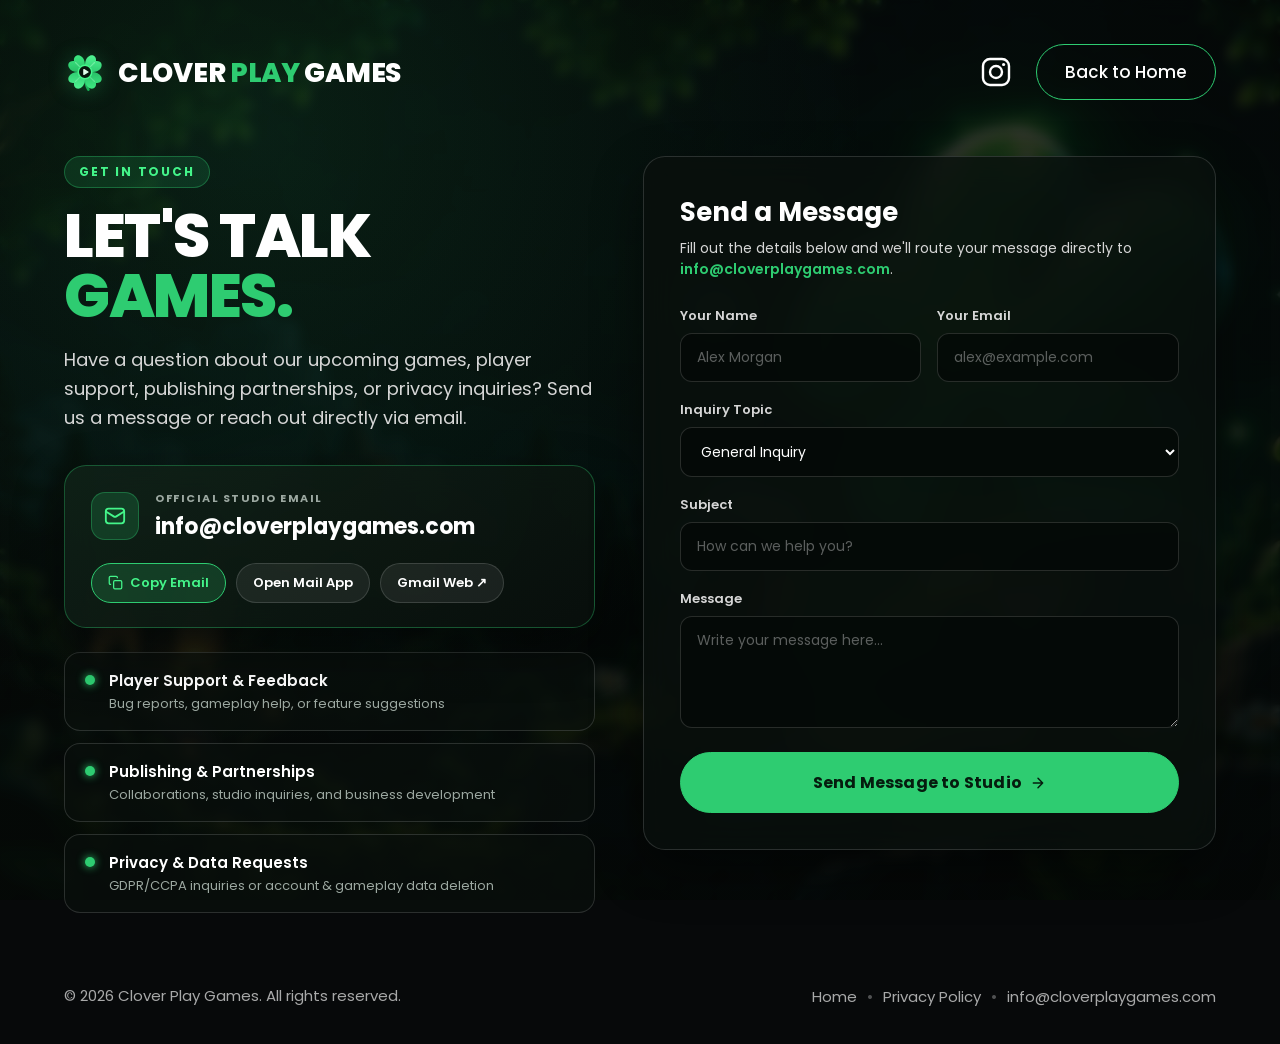
==== contact.html @ 6d460dc1 "feat: add Privacy Policy, Get in Touch page, 4-leaf clover Play logo, and info@cloverplaygames.com" ====
<!DOCTYPE html>
<html lang="en">
<head>
  <meta charset="UTF-8" />
  <meta name="viewport" content="width=device-width, initial-scale=1.0" />
  <title>Get in Touch — Clover Play Games</title>
  <meta name="description" content="Get in touch with Clover Play Games for player support, publishing partnerships, press inquiries, or privacy requests at info@cloverplaygames.com." />
  <meta name="theme-color" content="#07090a" />

  <!-- Favicon & Canonical -->
  <link rel="icon" type="image/svg+xml" href="images/favicon.svg" />
  <link rel="canonical" href="https://cloverplaygames.com/contact.html" />

  <!-- Open Graph / Social Preview -->
  <meta property="og:type" content="website" />
  <meta property="og:url" content="https://cloverplaygames.com/contact.html" />
  <meta property="og:site_name" content="Clover Play Games" />
  <meta property="og:title" content="Get in Touch — Clover Play Games" />
  <meta property="og:description" content="Connect with Clover Play Games for game support, partnerships, and inquiries." />
  <meta property="og:image" content="https://cloverplaygames.com/images/hero-desktop-1672.jpg" />

  <!-- Twitter / X Card -->
  <meta name="twitter:card" content="summary_large_image" />
  <meta name="twitter:title" content="Get in Touch — Clover Play Games" />
  <meta name="twitter:description" content="Connect with Clover Play Games for game support, partnerships, and inquiries." />
  <meta name="twitter:image" content="https://cloverplaygames.com/images/hero-desktop-1672.jpg" />

  <!-- Google Font: Poppins -->
  <link rel="preconnect" href="https://fonts.googleapis.com">
  <link rel="preconnect" href="https://fonts.gstatic.com" crossorigin>
  <link href="https://fonts.googleapis.com/css2?family=Poppins:wght@400;500;600;700;800;900&display=swap" rel="stylesheet">

  <link rel="stylesheet" href="css/styles.css" />
</head>
<body>

  <div class="page subpage">

    <!-- Background scene with readable dark scrim -->
    <div class="hero-bg" aria-hidden="true"></div>
    <div class="subpage-scrim" aria-hidden="true"></div>

    <!-- Header -->
    <header class="site-header">
      <a href="./" class="logo" aria-label="Clover Play Games home">
        <svg class="logo-icon" width="40" height="40" viewBox="0 0 40 40" fill="none" xmlns="http://www.w3.org/2000/svg">
          <defs>
            <linearGradient id="clover-leaf-main" x1="6" y1="4" x2="34" y2="36" gradientUnits="userSpaceOnUse">
              <stop offset="0%" stop-color="#5BFF9C"/>
              <stop offset="50%" stop-color="#2ECC71"/>
              <stop offset="100%" stop-color="#0E9F49"/>
            </linearGradient>
            <linearGradient id="clover-leaf-alt" x1="34" y1="4" x2="6" y2="36" gradientUnits="userSpaceOnUse">
              <stop offset="0%" stop-color="#44F58A"/>
              <stop offset="55%" stop-color="#24B862"/>
              <stop offset="100%" stop-color="#0A7E38"/>
            </linearGradient>
            <linearGradient id="clover-play-grad" x1="16" y1="15" x2="25" y2="25" gradientUnits="userSpaceOnUse">
              <stop offset="0%" stop-color="#FFFFFF"/>
              <stop offset="100%" stop-color="#B8FFD3"/>
            </linearGradient>
          </defs>
          <path d="M20 22C20 27.8 20.6 32.5 23.2 36.8" stroke="url(#clover-leaf-main)" stroke-width="2.6" stroke-linecap="round"/>
          <g>
            <g transform="rotate(45 20 20)">
              <path d="M20 18.8C14.2 15.6 10.6 10.4 12.3 5.8C13.7 2.2 17.8 2.1 20 5.2C22.2 2.1 26.3 2.2 27.7 5.8C29.4 10.4 25.8 15.6 20 18.8Z" fill="url(#clover-leaf-main)"/>
              <path d="M20 16.5V7.2" stroke="#A6FFC7" stroke-opacity="0.45" stroke-width="1.1" stroke-linecap="round"/>
            </g>
            <g transform="rotate(135 20 20)">
              <path d="M20 18.8C14.2 15.6 10.6 10.4 12.3 5.8C13.7 2.2 17.8 2.1 20 5.2C22.2 2.1 26.3 2.2 27.7 5.8C29.4 10.4 25.8 15.6 20 18.8Z" fill="url(#clover-leaf-alt)"/>
              <path d="M20 16.5V7.2" stroke="#A6FFC7" stroke-opacity="0.35" stroke-width="1.1" stroke-linecap="round"/>
            </g>
            <g transform="rotate(225 20 20)">
              <path d="M20 18.8C14.2 15.6 10.6 10.4 12.3 5.8C13.7 2.2 17.8 2.1 20 5.2C22.2 2.1 26.3 2.2 27.7 5.8C29.4 10.4 25.8 15.6 20 18.8Z" fill="url(#clover-leaf-main)"/>
              <path d="M20 16.5V7.2" stroke="#A6FFC7" stroke-opacity="0.35" stroke-width="1.1" stroke-linecap="round"/>
            </g>
            <g transform="rotate(315 20 20)">
              <path d="M20 18.8C14.2 15.6 10.6 10.4 12.3 5.8C13.7 2.2 17.8 2.1 20 5.2C22.2 2.1 26.3 2.2 27.7 5.8C29.4 10.4 25.8 15.6 20 18.8Z" fill="url(#clover-leaf-alt)"/>
              <path d="M20 16.5V7.2" stroke="#A6FFC7" stroke-opacity="0.45" stroke-width="1.1" stroke-linecap="round"/>
            </g>
          </g>
          <circle cx="20" cy="20" r="6.4" fill="#06170D" stroke="#44F58A" stroke-width="1.4"/>
          <path d="M18.3 16.9C18.3 16.4 18.85 16.1 19.28 16.36L23.15 18.66C23.56 18.9 23.56 19.5 23.15 19.74L19.28 22.04C18.85 22.3 18.3 22 18.3 21.5V16.9Z" transform="translate(0 0.8)" fill="url(#clover-play-grad)"/>
        </svg>
        <span class="logo-text">CLOVER <span class="accent">PLAY</span> GAMES</span>
      </a>

      <nav class="header-actions" aria-label="Primary navigation">
        <a href="https://www.instagram.com/cloverplaygames/" target="_blank" rel="noopener noreferrer" class="icon-btn" aria-label="Instagram">
          <svg width="32" height="32" viewBox="0 0 32 32" fill="none" aria-hidden="true" xmlns="http://www.w3.org/2000/svg">
            <rect x="3" y="3" width="26" height="26" rx="7" stroke="currentColor" stroke-width="2.4"/>
            <circle cx="16" cy="16" r="6" stroke="currentColor" stroke-width="2.4"/>
            <circle cx="23.6" cy="8.5" r="1.6" fill="currentColor"/>
          </svg>
        </a>
        <a href="./" class="pill-btn outline">
          Back to Home
        </a>
      </nav>
    </header>

    <!-- Contact Content -->
    <main class="subpage-main">
      <div class="contact-grid">

        <!-- Left Column: Info & Direct Email Card -->
        <section class="contact-info">
          <span class="section-badge">GET IN TOUCH</span>
          <h1 class="subpage-title">
            LET'S TALK <span class="line-accent">GAMES.</span>
          </h1>
          <p class="subpage-lead">
            Have a question about our upcoming games, player support, publishing partnerships, or privacy inquiries? Send us a message or reach out directly via email.
          </p>

          <!-- Official Email Highlight Card -->
          <div class="glass-card email-spotlight-card">
            <div class="email-card-header">
              <div class="email-icon-badge" aria-hidden="true">
                <svg width="22" height="22" viewBox="0 0 24 24" fill="none" xmlns="http://www.w3.org/2000/svg">
                  <rect x="2" y="4" width="20" height="16" rx="3" stroke="currentColor" stroke-width="2"/>
                  <path d="M22 7L13.03 12.7C12.41 13.09 11.59 13.09 10.97 12.7L2 7" stroke="currentColor" stroke-width="2" stroke-linecap="round"/>
                </svg>
              </div>
              <div>
                <span class="card-eyebrow">OFFICIAL STUDIO EMAIL</span>
                <a href="mailto:info@cloverplaygames.com" class="email-address-link" id="official-email">info@cloverplaygames.com</a>
              </div>
            </div>

            <div class="email-quick-actions">
              <button type="button" class="action-chip primary-chip" id="copy-email-btn" data-email="info@cloverplaygames.com">
                <svg width="15" height="15" viewBox="0 0 24 24" fill="none" xmlns="http://www.w3.org/2000/svg">
                  <rect x="9" y="9" width="13" height="13" rx="2" stroke="currentColor" stroke-width="2"/>
                  <path d="M5 15H4C2.89543 15 2 14.1046 2 13V4C2 2.89543 2.89543 2 4 2H13C14.1046 2 15 2.89543 15 4V5" stroke="currentColor" stroke-width="2"/>
                </svg>
                <span id="copy-email-label">Copy Email</span>
              </button>
              <a href="mailto:info@cloverplaygames.com" class="action-chip">
                Open Mail App
              </a>
              <a href="https://mail.google.com/mail/?view=cm&fs=1&to=info@cloverplaygames.com" target="_blank" rel="noopener noreferrer" class="action-chip">
                Gmail Web ↗
              </a>
            </div>
          </div>

          <!-- Quick Topic Cards -->
          <div class="topic-cards-list">
            <button type="button" class="topic-item-btn" data-select-topic="Player Support & Feedback">
              <span class="topic-dot"></span>
              <div>
                <strong>Player Support &amp; Feedback</strong>
                <span>Bug reports, gameplay help, or feature suggestions</span>
              </div>
            </button>
            <button type="button" class="topic-item-btn" data-select-topic="Publishing & Partnerships">
              <span class="topic-dot"></span>
              <div>
                <strong>Publishing &amp; Partnerships</strong>
                <span>Collaborations, studio inquiries, and business development</span>
              </div>
            </button>
            <button type="button" class="topic-item-btn" data-select-topic="Privacy / Data Deletion Request">
              <span class="topic-dot"></span>
              <div>
                <strong>Privacy &amp; Data Requests</strong>
                <span>GDPR/CCPA inquiries or account &amp; gameplay data deletion</span>
              </div>
            </button>
          </div>
        </section>

        <!-- Right Column: Interactive Contact Form -->
        <section class="contact-form-section">
          <div class="glass-card form-card">
            <h2 class="form-card-title">Send a Message</h2>
            <p class="form-card-subtitle">Fill out the details below and we'll route your message directly to <span class="text-green">info@cloverplaygames.com</span>.</p>

            <form id="contact-form" class="studio-form">
              <div class="form-row-two">
                <div class="form-group">
                  <label for="sender-name">Your Name</label>
                  <input type="text" id="sender-name" name="name" required placeholder="Alex Morgan" autocomplete="name" />
                </div>
                <div class="form-group">
                  <label for="sender-email">Your Email</label>
                  <input type="email" id="sender-email" name="email" required placeholder="alex@example.com" autocomplete="email" />
                </div>
              </div>

              <div class="form-group">
                <label for="inquiry-topic">Inquiry Topic</label>
                <select id="inquiry-topic" name="topic">
                  <option value="General Inquiry">General Inquiry</option>
                  <option value="Player Support & Feedback">Player Support &amp; Feedback</option>
                  <option value="Publishing & Partnerships">Publishing &amp; Partnerships</option>
                  <option value="Press & Media">Press &amp; Media</option>
                  <option value="Privacy / Data Deletion Request">Privacy / Data Deletion Request</option>
                </select>
              </div>

              <div class="form-group">
                <label for="inquiry-subject">Subject</label>
                <input type="text" id="inquiry-subject" name="subject" required placeholder="How can we help you?" />
              </div>

              <div class="form-group">
                <label for="inquiry-message">Message</label>
                <textarea id="inquiry-message" name="message" rows="4" required placeholder="Write your message here..."></textarea>
              </div>

              <button type="submit" class="pill-btn solid-green submit-btn">
                Send Message to Studio
                <svg width="16" height="16" viewBox="0 0 24 24" fill="none" xmlns="http://www.w3.org/2000/svg">
                  <path d="M5 12H19M19 12L12 5M19 12L12 19" stroke="currentColor" stroke-width="2.2" stroke-linecap="round" stroke-linejoin="round"/>
                </svg>
              </button>
            </form>

            <!-- Ready-to-Send Dispatch Panel (shown on submit) -->
            <div id="form-dispatch-panel" class="dispatch-panel" hidden>
              <div class="dispatch-header">
                <span class="dispatch-check">✓</span>
                <div>
                  <strong>Message Prepared for info@cloverplaygames.com</strong>
                  <p>Your default email client has been triggered. If it didn't open automatically, choose an option below:</p>
                </div>
              </div>
              <div class="dispatch-actions">
                <a id="dispatch-mailto" href="mailto:info@cloverplaygames.com" class="action-chip primary-chip">Open Mail App</a>
                <a id="dispatch-gmail" href="https://mail.google.com/mail/" target="_blank" rel="noopener noreferrer" class="action-chip">Send via Gmail Web ↗</a>
                <button type="button" id="dispatch-copy-msg" class="action-chip">Copy Full Message</button>
              </div>
            </div>

          </div>
        </section>

      </div>
    </main>

    <!-- Footer -->
    <footer class="site-footer">
      <p>© 2026 Clover Play Games.<br class="br-mobile" /> All rights reserved.</p>
      <nav class="footer-links" aria-label="Footer navigation">
        <a href="./">Home</a>
        <span class="footer-sep" aria-hidden="true">•</span>
        <a href="privacy-policy.html">Privacy Policy</a>
        <span class="footer-sep" aria-hidden="true">•</span>
        <a href="mailto:info@cloverplaygames.com" class="footer-email">info@cloverplaygames.com</a>
      </nav>
    </footer>

  </div>

  <script>
    // Instagram button press micro-interaction
    const instagramButton = document.querySelector('.icon-btn');
    if (instagramButton) {
      instagramButton.addEventListener('click', () => {
        instagramButton.classList.remove('is-pressed');
        void instagramButton.offsetWidth;
        instagramButton.classList.add('is-pressed');
      });
    }

    // Copy official email to clipboard
    const copyEmailBtn = document.getElementById('copy-email-btn');
    const copyEmailLabel = document.getElementById('copy-email-label');
    if (copyEmailBtn && copyEmailLabel) {
      copyEmailBtn.addEventListener('click', async () => {
        const email = copyEmailBtn.getAttribute('data-email') || 'info@cloverplaygames.com';
        try {
          await navigator.clipboard.writeText(email);
          copyEmailLabel.textContent = 'Copied! ✓';
          copyEmailBtn.classList.add('is-copied');
          setTimeout(() => {
            copyEmailLabel.textContent = 'Copy Email';
            copyEmailBtn.classList.remove('is-copied');
          }, 2400);
        } catch (err) {
          window.location.href = 'mailto:' + email;
        }
      });
    }

    // Topic quick-selector buttons & URL query param (?topic=privacy)
    const topicSelect = document.getElementById('inquiry-topic');
    const subjectInput = document.getElementById('inquiry-subject');
    const topicButtons = document.querySelectorAll('[data-select-topic]');

    function selectTopic(topicValue) {
      if (!topicSelect) return;
      topicSelect.value = topicValue;
      topicButtons.forEach((btn) => {
        btn.classList.toggle('is-active', btn.getAttribute('data-select-topic') === topicValue);
      });
      if (subjectInput && !subjectInput.value.trim()) {
        subjectInput.value = '[' + topicValue + '] ';
        subjectInput.focus();
      }
    }

    topicButtons.forEach((btn) => {
      btn.addEventListener('click', () => {
        selectTopic(btn.getAttribute('data-select-topic'));
      });
    });

    const urlParams = new URLSearchParams(window.location.search);
    if (urlParams.get('topic') === 'privacy') {
      selectTopic('Privacy / Data Deletion Request');
    }

    // Contact Form submission handler
    const contactForm = document.getElementById('contact-form');
    const dispatchPanel = document.getElementById('form-dispatch-panel');
    const dispatchMailto = document.getElementById('dispatch-mailto');
    const dispatchGmail = document.getElementById('dispatch-gmail');
    const dispatchCopyBtn = document.getElementById('dispatch-copy-msg');
    let latestFormattedText = '';

    if (contactForm) {
      contactForm.addEventListener('submit', (e) => {
        e.preventDefault();
        const studioEmail = 'info@cloverplaygames.com';
        const name = document.getElementById('sender-name').value.trim();
        const email = document.getElementById('sender-email').value.trim();
        const topic = document.getElementById('inquiry-topic').value;
        const subject = document.getElementById('inquiry-subject').value.trim();
        const message = document.getElementById('inquiry-message').value.trim();

        const fullSubject = '[' + topic + '] ' + subject;
        const fullBody = [
          'Name: ' + name,
          'Reply-To Email: ' + email,
          'Topic: ' + topic,
          '----------------------------------------',
          '',
          message
        ].join('\n');

        latestFormattedText = 'To: ' + studioEmail + '\nSubject: ' + fullSubject + '\n\n' + fullBody;

        const mailtoHref = 'mailto:' + studioEmail +
          '?subject=' + encodeURIComponent(fullSubject) +
          '&body=' + encodeURIComponent(fullBody);

        const gmailHref = 'https://mail.google.com/mail/?view=cm&fs=1&to=' + encodeURIComponent(studioEmail) +
          '&su=' + encodeURIComponent(fullSubject) +
          '&body=' + encodeURIComponent(fullBody);

        if (dispatchMailto) dispatchMailto.setAttribute('href', mailtoHref);
        if (dispatchGmail) dispatchGmail.setAttribute('href', gmailHref);
        if (dispatchPanel) dispatchPanel.hidden = false;

        window.location.href = mailtoHref;
      });
    }

    if (dispatchCopyBtn) {
      dispatchCopyBtn.addEventListener('click', async () => {
        if (!latestFormattedText) return;
        try {
          await navigator.clipboard.writeText(latestFormattedText);
          dispatchCopyBtn.textContent = 'Copied Message! ✓';
          setTimeout(() => {
            dispatchCopyBtn.textContent = 'Copy Full Message';
          }, 2400);
        } catch (err) {
          // Fallback ignored
        }
      });
    }
  </script>

</body>
</html>
---- css/styles.css ----
/* ============================================
   CLOVER PLAY GAMES — Official Website Styles
   ============================================ */

:root {
  --bg: #07090a;
  --green: #2ecc71;
  --green-glow: #44f58a;
  --green-dark: #0e9f49;
  --white: #ffffff;
  --body-gray: #d6d6d6;
  --muted-gray: #9ca8a1;
  --footer-muted: rgba(255, 255, 255, 0.65);
  --border-muted: rgba(255, 255, 255, 0.14);
  --border-green: rgba(46, 204, 113, 0.35);
  --card-bg: rgba(10, 16, 13, 0.78);
  --card-bg-elevated: rgba(14, 24, 19, 0.88);

  --font: "Poppins", -apple-system, BlinkMacSystemFont, "Segoe UI", sans-serif;

  --pad-x-desktop: 64px;
  --pad-x-mobile: 24px;
}

* { box-sizing: border-box; }

html {
  scroll-behavior: smooth;
}

html, body {
  margin: 0;
  padding: 0;
  width: 100%;
  min-height: 100%;
  overflow-x: hidden;
  background: var(--bg);
  color: var(--white);
  font-family: var(--font);
  -webkit-font-smoothing: antialiased;
}

a { text-decoration: none; color: inherit; }

.page {
  position: relative;
  width: 100%;
  min-height: 100vh;
  min-height: 100dvh;
  overflow: hidden;
  display: flex;
  flex-direction: column;
}

.page.subpage {
  overflow: visible;
}

/* ---------------------------------------------
   BACKGROUND SCENE
   Serves the right resolution per screen size /
   pixel density. Full-bleed — fills the browser
   window edge to edge at every width.
--------------------------------------------- */
.hero-bg {
  position: fixed;
  inset: 0;
  z-index: 0;
  background-repeat: no-repeat;
  background-position: center;
  background-size: cover;
  pointer-events: none;

  /* Base (small/standard desktop screens) */
  background-image: url("../images/hero-desktop-1672.jpg");
}

.subpage-scrim {
  position: fixed;
  inset: 0;
  z-index: 1;
  pointer-events: none;
  background:
    radial-gradient(circle at 20% 15%, rgba(46, 204, 113, 0.12), transparent 48%),
    linear-gradient(180deg, rgba(5, 8, 7, 0.80) 0%, rgba(5, 8, 7, 0.92) 100%);
  backdrop-filter: blur(6px);
  -webkit-backdrop-filter: blur(6px);
}

/* Large desktop monitors */
@media (min-width: 1700px) {
  .hero-bg {
    background-image: url("../images/hero-desktop-2400.jpg");
  }
}

/* Very large / 4K-ish desktop monitors */
@media (min-width: 2300px) {
  .hero-bg {
    background-image: url("../images/hero-desktop-2560.jpg");
  }
}

/* Mobile — base */
@media (max-width: 640px) {
  .hero-bg {
    background-image: url("../images/hero-mobile-941.jpg");
    background-position: center top;
  }
}

/* Mobile — retina phones */
@media (max-width: 640px) and (-webkit-min-device-pixel-ratio: 1.5),
       (max-width: 640px) and (min-resolution: 144dpi) {
  .hero-bg {
    background-image: url("../images/hero-mobile-1080.jpg");
    background-position: center top;
  }
}

/* ---------------------------------------------
   HEADER & BRAND LOGO
--------------------------------------------- */
.site-header {
  position: relative;
  z-index: 2;
  flex: 0 0 auto;
  width: 100%;
  display: flex;
  align-items: center;
  justify-content: space-between;
  padding: 44px var(--pad-x-desktop) 0;
}

.logo {
  display: flex;
  align-items: center;
  gap: 12px;
  flex: 0 0 auto;
}

.logo-icon {
  width: 42px;
  height: 42px;
  flex: 0 0 42px;
  filter: drop-shadow(0 2px 10px rgba(46, 204, 113, 0.28));
  transition: transform 0.25s cubic-bezier(0.2, 0.85, 0.35, 1), filter 0.25s ease;
}

.logo:hover .logo-icon {
  transform: scale(1.07) rotate(-4deg);
  filter: drop-shadow(0 4px 14px rgba(68, 245, 138, 0.48));
}

.logo-text {
  font-weight: 800;
  font-size: 27px;
  line-height: 1;
  letter-spacing: -0.3px;
  white-space: nowrap;
}

.logo-text .accent { color: var(--green); }

.header-actions {
  display: flex;
  align-items: center;
  gap: 16px;
  flex: 0 0 auto;
}

.icon-btn {
  width: 48px;
  height: 48px;
  color: var(--white);
  display: flex;
  align-items: center;
  justify-content: center;
  flex: 0 0 48px;
  transition: transform 0.18s ease, color 0.2s ease;
}

.icon-btn svg { width: 32px; height: 32px; }

.icon-btn:hover { color: var(--green); }

.icon-btn:active { transform: scale(0.9); }

.icon-btn.is-pressed {
  animation: instagram-press-clean 0.32s cubic-bezier(0.2, 0.85, 0.35, 1);
}

@keyframes instagram-press-clean {
  0% { transform: scale(1); }
  42% { transform: scale(0.84); }
  100% { transform: scale(1); }
}

@media (prefers-reduced-motion: reduce) {
  .icon-btn { transition: color 0.2s ease; }
  .icon-btn:active { transform: none; }
  .icon-btn.is-pressed { animation: none; }
  .logo-icon { transition: none; }
  .logo:hover .logo-icon { transform: none; }
}

.pill-btn {
  display: inline-flex;
  align-items: center;
  justify-content: center;
  gap: 8px;
  padding: 17px 32px;
  border-radius: 999px;
  font-family: var(--font);
  font-size: 15px;
  font-weight: 600;
  letter-spacing: 2px;
  text-transform: uppercase;
  white-space: nowrap;
  cursor: pointer;
  transition: background-color 0.2s ease, color 0.2s ease, transform 0.18s ease, box-shadow 0.2s ease;
}

.pill-btn.outline {
  border: 1.5px solid var(--green);
  color: var(--white);
  background: transparent;
}

.pill-btn.solid-green {
  border: 1.5px solid var(--green);
  background: var(--green);
  color: #051c0e;
  text-transform: none;
  letter-spacing: 0.2px;
  font-weight: 700;
}

.pill-btn.solid-green:hover {
  background: var(--green-glow);
  border-color: var(--green-glow);
  box-shadow: 0 8px 24px rgba(46, 204, 113, 0.32);
  transform: translateY(-1px);
}

.pill-btn.small-pill {
  padding: 11px 22px;
  font-size: 14px;
  letter-spacing: 0;
  text-transform: none;
}

.header-actions .pill-btn {
  text-transform: none;
  letter-spacing: 0;
  font-size: 17px;
  font-weight: 500;
  padding: 14px 28px;
}

.pill-btn.outline:hover {
  background: var(--green);
  color: #06210f;
}

/* ---------------------------------------------
   HERO CONTENT (Home Page)
--------------------------------------------- */
.hero {
  position: relative;
  z-index: 2;
  flex: 1;
  display: flex;
  flex-direction: column;
  justify-content: flex-start;
  padding: clamp(108px, 16vh, 150px) var(--pad-x-desktop) 40px;
}

.headline {
  margin: 0;
  font-weight: 800;
  font-size: clamp(84px, 6.58vw, 112px);
  line-height: 0.92;
  letter-spacing: -2px;
}

.headline > span {
  display: block;
}

.line-white { color: var(--white); }
.line-accent { color: var(--green); }
.text-green { color: var(--green); font-weight: 600; }

.subtext {
  margin: 30px 0 0;
  font-size: 23px;
  font-weight: 400;
  line-height: 1.45;
  color: var(--body-gray);
  max-width: 460px;
}

.coming-soon {
  margin-top: 40px;
  width: fit-content;
  border: 1.5px solid var(--green);
  background: var(--green);
  color: #06190d;
  user-select: none;
  cursor: default;
}

.loading-progress {
  width: 166px;
  height: 13px;
  margin-top: 28px;
  overflow: hidden;
  border-radius: 999px;
  background: rgba(255, 255, 255, 0.86);
}

.loading-progress span {
  display: block;
  width: 65%;
  height: 100%;
  border-radius: inherit;
  background: var(--green);
}

/* ---------------------------------------------
   SUBPAGES SHARED LAYOUT (Contact & Privacy)
--------------------------------------------- */
.subpage-main {
  position: relative;
  z-index: 2;
  flex: 1;
  width: 100%;
  max-width: 1280px;
  margin: 0 auto;
  padding: 56px var(--pad-x-desktop) 72px;
}

.section-badge {
  display: inline-flex;
  align-items: center;
  padding: 6px 14px;
  border-radius: 999px;
  font-size: 12px;
  font-weight: 700;
  letter-spacing: 1.8px;
  text-transform: uppercase;
  color: var(--green-glow);
  background: rgba(46, 204, 113, 0.14);
  border: 1px solid var(--border-green);
  margin-bottom: 18px;
}

.subpage-title {
  margin: 0;
  font-weight: 800;
  font-size: clamp(40px, 4.8vw, 68px);
  line-height: 0.98;
  letter-spacing: -1.5px;
}

.subpage-lead {
  margin: 20px 0 32px;
  font-size: 18px;
  line-height: 1.6;
  color: var(--body-gray);
  max-width: 540px;
}

.glass-card {
  background: var(--card-bg);
  border: 1px solid var(--border-muted);
  border-radius: 22px;
  backdrop-filter: blur(16px);
  -webkit-backdrop-filter: blur(16px);
  box-shadow: 0 20px 50px rgba(0, 0, 0, 0.45);
}

/* ---------------------------------------------
   GET IN TOUCH PAGE (contact.html)
--------------------------------------------- */
.contact-grid {
  display: grid;
  grid-template-columns: 1fr 1.08fr;
  gap: 48px;
  align-items: start;
}

.email-spotlight-card {
  padding: 24px 26px;
  border-color: var(--border-green);
  background: linear-gradient(145deg, rgba(16, 34, 24, 0.88), rgba(9, 15, 12, 0.88));
  margin-bottom: 24px;
}

.email-card-header {
  display: flex;
  align-items: center;
  gap: 16px;
}

.email-icon-badge {
  width: 48px;
  height: 48px;
  border-radius: 14px;
  background: rgba(46, 204, 113, 0.18);
  border: 1px solid var(--border-green);
  color: var(--green-glow);
  display: flex;
  align-items: center;
  justify-content: center;
  flex: 0 0 48px;
}

.card-eyebrow {
  display: block;
  font-size: 11px;
  font-weight: 700;
  letter-spacing: 1.5px;
  color: var(--muted-gray);
  margin-bottom: 3px;
}

.email-address-link {
  font-size: clamp(17px, 1.8vw, 22px);
  font-weight: 700;
  color: var(--white);
  word-break: break-all;
  transition: color 0.2s ease;
}

.email-address-link:hover {
  color: var(--green-glow);
}

.email-quick-actions {
  display: flex;
  flex-wrap: wrap;
  gap: 10px;
  margin-top: 20px;
}

.action-chip {
  display: inline-flex;
  align-items: center;
  gap: 7px;
  padding: 9px 16px;
  border-radius: 999px;
  font-family: var(--font);
  font-size: 13px;
  font-weight: 600;
  color: var(--white);
  background: rgba(255, 255, 255, 0.07);
  border: 1px solid var(--border-muted);
  cursor: pointer;
  transition: background-color 0.2s ease, border-color 0.2s ease, color 0.2s ease, transform 0.15s ease;
}

.action-chip:hover {
  background: rgba(46, 204, 113, 0.18);
  border-color: var(--green);
  color: var(--green-glow);
}

.action-chip.primary-chip {
  background: rgba(46, 204, 113, 0.2);
  border-color: var(--green);
  color: var(--green-glow);
}

.action-chip.primary-chip:hover,
.action-chip.is-copied {
  background: var(--green);
  color: #051c0e;
}

.topic-cards-list {
  display: flex;
  flex-direction: column;
  gap: 12px;
}

.topic-item-btn {
  width: 100%;
  text-align: left;
  display: flex;
  align-items: flex-start;
  gap: 14px;
  padding: 16px 20px;
  border-radius: 16px;
  font-family: var(--font);
  color: var(--white);
  background: rgba(10, 16, 13, 0.65);
  border: 1px solid var(--border-muted);
  cursor: pointer;
  transition: border-color 0.2s ease, background-color 0.2s ease, transform 0.15s ease;
}

.topic-item-btn:hover,
.topic-item-btn.is-active {
  border-color: var(--green);
  background: rgba(20, 38, 28, 0.8);
  transform: translateX(3px);
}

.topic-dot {
  width: 10px;
  height: 10px;
  border-radius: 50%;
  background: var(--green);
  margin-top: 6px;
  flex: 0 0 10px;
  box-shadow: 0 0 8px var(--green);
}

.topic-item-btn strong {
  display: block;
  font-size: 15px;
  font-weight: 600;
  margin-bottom: 2px;
}

.topic-item-btn span {
  display: block;
  font-size: 13px;
  color: var(--muted-gray);
}

.form-card {
  padding: 36px;
}

.form-card-title {
  margin: 0 0 6px;
  font-size: 26px;
  font-weight: 700;
}

.form-card-subtitle {
  margin: 0 0 26px;
  font-size: 14px;
  color: var(--body-gray);
  line-height: 1.5;
}

.studio-form {
  display: flex;
  flex-direction: column;
  gap: 18px;
}

.form-row-two {
  display: grid;
  grid-template-columns: 1fr 1fr;
  gap: 16px;
}

.form-group {
  display: flex;
  flex-direction: column;
  gap: 7px;
}

.form-group label {
  font-size: 13px;
  font-weight: 600;
  color: var(--body-gray);
}

.form-group input,
.form-group select,
.form-group textarea {
  width: 100%;
  padding: 13px 16px;
  border-radius: 12px;
  border: 1px solid var(--border-muted);
  background: rgba(5, 9, 7, 0.78);
  color: var(--white);
  font-family: var(--font);
  font-size: 14px;
  outline: none;
  transition: border-color 0.2s ease, box-shadow 0.2s ease;
}

.form-group select option {
  background: #0b120e;
  color: var(--white);
}

.form-group input::placeholder,
.form-group textarea::placeholder {
  color: rgba(255, 255, 255, 0.35);
}

.form-group input:focus,
.form-group select:focus,
.form-group textarea:focus {
  border-color: var(--green);
  box-shadow: 0 0 0 3px rgba(46, 204, 113, 0.16);
}

.form-group textarea {
  resize: vertical;
  min-height: 110px;
}

.submit-btn {
  width: 100%;
  margin-top: 6px;
  font-size: 16px;
}

.dispatch-panel {
  margin-top: 22px;
  padding: 18px 20px;
  border-radius: 16px;
  background: rgba(20, 44, 30, 0.9);
  border: 1px solid var(--green);
}

.dispatch-header {
  display: flex;
  align-items: flex-start;
  gap: 12px;
  margin-bottom: 14px;
}

.dispatch-check {
  width: 26px;
  height: 26px;
  border-radius: 50%;
  background: var(--green);
  color: #051c0e;
  font-weight: 800;
  font-size: 14px;
  display: flex;
  align-items: center;
  justify-content: center;
  flex: 0 0 26px;
}

.dispatch-header strong {
  display: block;
  font-size: 14px;
  color: var(--green-glow);
  margin-bottom: 4px;
}

.dispatch-header p {
  margin: 0;
  font-size: 13px;
  color: var(--body-gray);
  line-height: 1.45;
}

.dispatch-actions {
  display: flex;
  flex-wrap: wrap;
  gap: 10px;
}

/* ---------------------------------------------
   PRIVACY POLICY PAGE (privacy-policy.html)
--------------------------------------------- */
.legal-container {
  max-width: 1040px;
}

.legal-header {
  margin-bottom: 28px;
}

.legal-meta {
  margin: 16px 0 0;
  display: flex;
  flex-wrap: wrap;
  align-items: center;
  gap: 10px;
  font-size: 14px;
  color: var(--body-gray);
}

.legal-toc {
  display: flex;
  flex-wrap: wrap;
  gap: 10px;
  padding: 18px 22px;
  margin-bottom: 28px;
}

.legal-toc a {
  padding: 7px 14px;
  border-radius: 999px;
  font-size: 13px;
  font-weight: 500;
  color: var(--body-gray);
  background: rgba(255, 255, 255, 0.05);
  border: 1px solid var(--border-muted);
  transition: background-color 0.2s ease, border-color 0.2s ease, color 0.2s ease;
}

.legal-toc a:hover {
  background: rgba(46, 204, 113, 0.16);
  border-color: var(--green);
  color: var(--green-glow);
}

.legal-card {
  padding: 42px 48px;
}

.legal-section {
  padding-bottom: 30px;
  margin-bottom: 30px;
  border-bottom: 1px solid var(--border-muted);
}

.legal-section:last-child {
  padding-bottom: 0;
  margin-bottom: 0;
  border-bottom: none;
}

.legal-section h2 {
  margin: 0 0 14px;
  font-size: 22px;
  font-weight: 700;
  color: var(--white);
}

.legal-section h3 {
  margin: 20px 0 10px;
  font-size: 16px;
  font-weight: 600;
  color: var(--green-glow);
}

.legal-section p,
.legal-section li {
  font-size: 15px;
  line-height: 1.72;
  color: var(--body-gray);
}

.legal-section p {
  margin: 0 0 14px;
}

.legal-section p:last-child {
  margin-bottom: 0;
}

.legal-section ul,
.legal-section ol {
  margin: 10px 0 14px;
  padding-left: 22px;
}

.legal-section li {
  margin-bottom: 8px;
}

.legal-section code {
  padding: 2px 8px;
  border-radius: 6px;
  background: rgba(46, 204, 113, 0.15);
  color: var(--green-glow);
  font-size: 13px;
}

.inline-link {
  color: var(--green-glow);
  font-weight: 500;
  text-decoration: underline;
  text-underline-offset: 3px;
}

.inline-link:hover {
  color: var(--white);
}

.highlight-legal-box {
  padding: 24px 28px;
  border-radius: 16px;
  background: rgba(20, 44, 30, 0.48);
  border: 1px solid var(--border-green);
}

.legal-contact-box {
  margin-top: 18px;
  padding: 22px 26px;
  border-radius: 16px;
  background: var(--card-bg-elevated);
  border: 1px solid var(--border-green);
  display: flex;
  flex-wrap: wrap;
  align-items: center;
  justify-content: space-between;
  gap: 20px;
}

.legal-contact-box strong {
  display: block;
  font-size: 16px;
  color: var(--white);
  margin-bottom: 6px;
}

.legal-contact-box p {
  margin: 2px 0;
  font-size: 14px;
}

.legal-contact-actions {
  display: flex;
  flex-wrap: wrap;
  gap: 12px;
}

/* ---------------------------------------------
   FOOTER
--------------------------------------------- */
.site-footer {
  position: relative;
  z-index: 2;
  display: flex;
  align-items: flex-end;
  justify-content: space-between;
  gap: 20px;
  padding: 0 var(--pad-x-desktop) 36px;
  font-size: 15px;
  color: var(--footer-muted);
}

.site-footer p { margin: 0; line-height: 1.5; }

.footer-links {
  display: flex;
  flex-wrap: wrap;
  align-items: center;
  gap: 10px;
}

.footer-links a {
  transition: color 0.2s ease;
}

.footer-links a:hover {
  color: var(--green-glow);
}

.footer-sep {
  opacity: 0.45;
  user-select: none;
}

.br-mobile { display: none; }

/* ---------------------------------------------
   TABLET & MOBILE BREAKPOINTS
--------------------------------------------- */
@media (max-width: 980px) {
  .contact-grid {
    grid-template-columns: 1fr;
    gap: 32px;
  }
}

@media (max-width: 640px) {
  .site-header {
    padding: 24px var(--pad-x-mobile) 0;
  }

  .logo { gap: 8px; }
  .logo-text { font-size: 14px; letter-spacing: -0.2px; }
  .logo-icon { width: 28px; height: 28px; flex-basis: 28px; }

  .header-actions { gap: 8px; }
  .icon-btn { width: 32px; height: 32px; flex-basis: 32px; }
  .icon-btn svg { width: 22px; height: 22px; }
  .header-actions .pill-btn { padding: 8px 14px; font-size: 12px; }

  .hero {
    padding: 46px var(--pad-x-mobile) 0;
    max-width: none;
    flex: none;
    justify-content: flex-start;
  }

  .headline {
    font-size: clamp(44px, 13vw, 64px);
    letter-spacing: -1px;
    line-height: 0.95;
  }

  .subtext {
    font-size: 17px;
    margin-top: 18px;
    max-width: 320px;
  }

  .br-desktop { display: none; }

  .coming-soon { margin-top: 24px; padding: 16px 30px; font-size: 13px; }
  .loading-progress { margin-top: 20px; }

  .subpage-main {
    padding: 32px var(--pad-x-mobile) 48px;
  }

  .form-card {
    padding: 24px 20px;
  }

  .form-row-two {
    grid-template-columns: 1fr;
  }

  .legal-card {
    padding: 24px 20px;
  }

  .highlight-legal-box {
    padding: 18px;
  }

  .site-footer {
    flex-direction: column;
    align-items: flex-start;
    gap: 10px;
    padding: 0 var(--pad-x-mobile) 24px;
    font-size: 12px;
    margin-top: auto;
  }

  .footer-links {
    gap: 8px;
  }

  .br-mobile { display: none; }
}
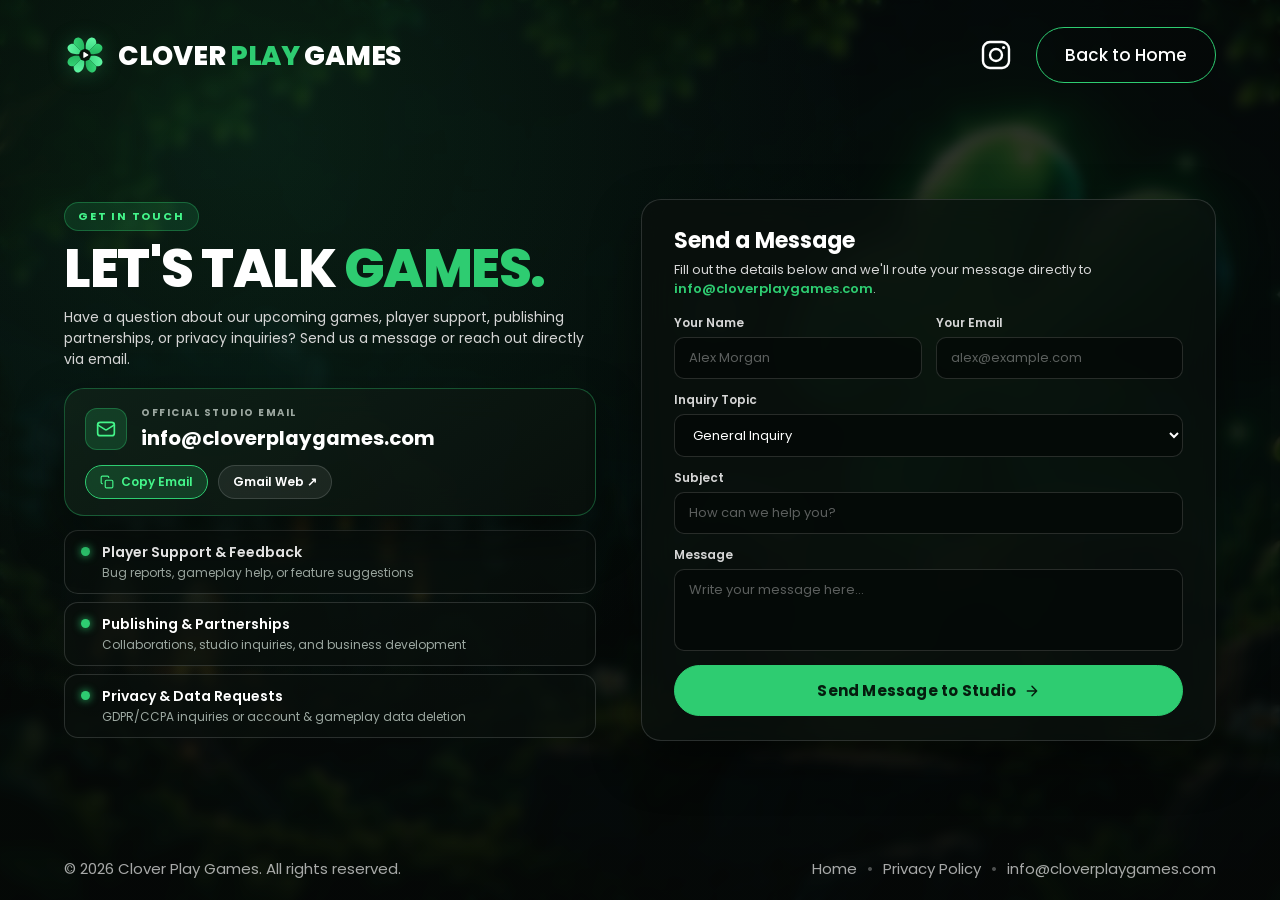
==== commit 85c302b1: "feat: lock contact page to 100vh without scroll, remove Open Mail App button, animate Coming Soon & " ====
--- a/contact.html
+++ b/contact.html
@@ -34,7 +34,7 @@
 </head>
 <body>
 
-  <div class="page subpage">
+  <div class="page subpage contact-page">
 
     <!-- Background scene with readable dark scrim -->
     <div class="hero-bg" aria-hidden="true"></div>
@@ -45,42 +45,35 @@
       <a href="./" class="logo" aria-label="Clover Play Games home">
         <svg class="logo-icon" width="40" height="40" viewBox="0 0 40 40" fill="none" xmlns="http://www.w3.org/2000/svg">
           <defs>
-            <linearGradient id="clover-leaf-main" x1="6" y1="4" x2="34" y2="36" gradientUnits="userSpaceOnUse">
-              <stop offset="0%" stop-color="#5BFF9C"/>
-              <stop offset="50%" stop-color="#2ECC71"/>
-              <stop offset="100%" stop-color="#0E9F49"/>
+            <linearGradient id="cpg-lit" x1="6" y1="4" x2="34" y2="36" gradientUnits="userSpaceOnUse">
+              <stop offset="0%" stop-color="#6BFFAE"/>
+              <stop offset="55%" stop-color="#2ECC71"/>
+              <stop offset="100%" stop-color="#109848"/>
             </linearGradient>
-            <linearGradient id="clover-leaf-alt" x1="34" y1="4" x2="6" y2="36" gradientUnits="userSpaceOnUse">
-              <stop offset="0%" stop-color="#44F58A"/>
-              <stop offset="55%" stop-color="#24B862"/>
-              <stop offset="100%" stop-color="#0A7E38"/>
-            </linearGradient>
-            <linearGradient id="clover-play-grad" x1="16" y1="15" x2="25" y2="25" gradientUnits="userSpaceOnUse">
-              <stop offset="0%" stop-color="#FFFFFF"/>
-              <stop offset="100%" stop-color="#B8FFD3"/>
+            <linearGradient id="cpg-shade" x1="8" y1="6" x2="32" y2="34" gradientUnits="userSpaceOnUse">
+              <stop offset="0%" stop-color="#3CE882"/>
+              <stop offset="100%" stop-color="#0B7A38"/>
             </linearGradient>
           </defs>
-          <path d="M20 22C20 27.8 20.6 32.5 23.2 36.8" stroke="url(#clover-leaf-main)" stroke-width="2.6" stroke-linecap="round"/>
-          <g>
-            <g transform="rotate(45 20 20)">
-              <path d="M20 18.8C14.2 15.6 10.6 10.4 12.3 5.8C13.7 2.2 17.8 2.1 20 5.2C22.2 2.1 26.3 2.2 27.7 5.8C29.4 10.4 25.8 15.6 20 18.8Z" fill="url(#clover-leaf-main)"/>
-              <path d="M20 16.5V7.2" stroke="#A6FFC7" stroke-opacity="0.45" stroke-width="1.1" stroke-linecap="round"/>
-            </g>
-            <g transform="rotate(135 20 20)">
-              <path d="M20 18.8C14.2 15.6 10.6 10.4 12.3 5.8C13.7 2.2 17.8 2.1 20 5.2C22.2 2.1 26.3 2.2 27.7 5.8C29.4 10.4 25.8 15.6 20 18.8Z" fill="url(#clover-leaf-alt)"/>
-              <path d="M20 16.5V7.2" stroke="#A6FFC7" stroke-opacity="0.35" stroke-width="1.1" stroke-linecap="round"/>
-            </g>
-            <g transform="rotate(225 20 20)">
-              <path d="M20 18.8C14.2 15.6 10.6 10.4 12.3 5.8C13.7 2.2 17.8 2.1 20 5.2C22.2 2.1 26.3 2.2 27.7 5.8C29.4 10.4 25.8 15.6 20 18.8Z" fill="url(#clover-leaf-main)"/>
-              <path d="M20 16.5V7.2" stroke="#A6FFC7" stroke-opacity="0.35" stroke-width="1.1" stroke-linecap="round"/>
-            </g>
-            <g transform="rotate(315 20 20)">
-              <path d="M20 18.8C14.2 15.6 10.6 10.4 12.3 5.8C13.7 2.2 17.8 2.1 20 5.2C22.2 2.1 26.3 2.2 27.7 5.8C29.4 10.4 25.8 15.6 20 18.8Z" fill="url(#clover-leaf-alt)"/>
-              <path d="M20 16.5V7.2" stroke="#A6FFC7" stroke-opacity="0.45" stroke-width="1.1" stroke-linecap="round"/>
-            </g>
+          <!-- 4-Leaf 3D Faceted Lucky Clover with Negative-Space Play Center -->
+          <g transform="rotate(45 20 20)">
+            <path d="M20 17.6C13.5 14.2 10.2 8.8 12.2 4.6C13.6 1.6 17.8 1.8 20 4.9V17.6Z" fill="url(#cpg-lit)"/>
+            <path d="M20 17.6C26.5 14.2 29.8 8.8 27.8 4.6C26.4 1.6 22.2 1.8 20 4.9V17.6Z" fill="url(#cpg-shade)"/>
           </g>
-          <circle cx="20" cy="20" r="6.4" fill="#06170D" stroke="#44F58A" stroke-width="1.4"/>
-          <path d="M18.3 16.9C18.3 16.4 18.85 16.1 19.28 16.36L23.15 18.66C23.56 18.9 23.56 19.5 23.15 19.74L19.28 22.04C18.85 22.3 18.3 22 18.3 21.5V16.9Z" transform="translate(0 0.8)" fill="url(#clover-play-grad)"/>
+          <g transform="rotate(135 20 20)">
+            <path d="M20 17.6C13.5 14.2 10.2 8.8 12.2 4.6C13.6 1.6 17.8 1.8 20 4.9V17.6Z" fill="url(#cpg-lit)"/>
+            <path d="M20 17.6C26.5 14.2 29.8 8.8 27.8 4.6C26.4 1.6 22.2 1.8 20 4.9V17.6Z" fill="url(#cpg-shade)"/>
+          </g>
+          <g transform="rotate(225 20 20)">
+            <path d="M20 17.6C13.5 14.2 10.2 8.8 12.2 4.6C13.6 1.6 17.8 1.8 20 4.9V17.6Z" fill="url(#cpg-lit)"/>
+            <path d="M20 17.6C26.5 14.2 29.8 8.8 27.8 4.6C26.4 1.6 22.2 1.8 20 4.9V17.6Z" fill="url(#cpg-shade)"/>
+          </g>
+          <g transform="rotate(315 20 20)">
+            <path d="M20 17.6C13.5 14.2 10.2 8.8 12.2 4.6C13.6 1.6 17.8 1.8 20 4.9V17.6Z" fill="url(#cpg-lit)"/>
+            <path d="M20 17.6C26.5 14.2 29.8 8.8 27.8 4.6C26.4 1.6 22.2 1.8 20 4.9V17.6Z" fill="url(#cpg-shade)"/>
+          </g>
+          <circle cx="20" cy="20" r="5.6" fill="#06140C"/>
+          <path d="M18.4 17.1C18.4 16.65 18.9 16.38 19.28 16.62L22.95 18.88C23.32 19.1 23.32 19.64 22.95 19.86L19.28 22.12C18.9 22.36 18.4 22.09 18.4 21.64V17.1Z" transform="translate(0 0.6)" fill="#FFFFFF"/>
         </svg>
         <span class="logo-text">CLOVER <span class="accent">PLAY</span> GAMES</span>
       </a>
@@ -117,28 +110,25 @@
           <div class="glass-card email-spotlight-card">
             <div class="email-card-header">
               <div class="email-icon-badge" aria-hidden="true">
-                <svg width="22" height="22" viewBox="0 0 24 24" fill="none" xmlns="http://www.w3.org/2000/svg">
+                <svg width="20" height="20" viewBox="0 0 24 24" fill="none" xmlns="http://www.w3.org/2000/svg">
                   <rect x="2" y="4" width="20" height="16" rx="3" stroke="currentColor" stroke-width="2"/>
                   <path d="M22 7L13.03 12.7C12.41 13.09 11.59 13.09 10.97 12.7L2 7" stroke="currentColor" stroke-width="2" stroke-linecap="round"/>
                 </svg>
               </div>
               <div>
                 <span class="card-eyebrow">OFFICIAL STUDIO EMAIL</span>
-                <a href="mailto:info@cloverplaygames.com" class="email-address-link" id="official-email">info@cloverplaygames.com</a>
+                <a href="https://mail.google.com/mail/?view=cm&fs=1&to=info@cloverplaygames.com" target="_blank" rel="noopener noreferrer" class="email-address-link" id="official-email">info@cloverplaygames.com</a>
               </div>
             </div>
 
             <div class="email-quick-actions">
               <button type="button" class="action-chip primary-chip" id="copy-email-btn" data-email="info@cloverplaygames.com">
-                <svg width="15" height="15" viewBox="0 0 24 24" fill="none" xmlns="http://www.w3.org/2000/svg">
+                <svg width="14" height="14" viewBox="0 0 24 24" fill="none" xmlns="http://www.w3.org/2000/svg">
                   <rect x="9" y="9" width="13" height="13" rx="2" stroke="currentColor" stroke-width="2"/>
                   <path d="M5 15H4C2.89543 15 2 14.1046 2 13V4C2 2.89543 2.89543 2 4 2H13C14.1046 2 15 2.89543 15 4V5" stroke="currentColor" stroke-width="2"/>
                 </svg>
                 <span id="copy-email-label">Copy Email</span>
               </button>
-              <a href="mailto:info@cloverplaygames.com" class="action-chip">
-                Open Mail App
-              </a>
               <a href="https://mail.google.com/mail/?view=cm&fs=1&to=info@cloverplaygames.com" target="_blank" rel="noopener noreferrer" class="action-chip">
                 Gmail Web ↗
               </a>
@@ -207,32 +197,18 @@
 
               <div class="form-group">
                 <label for="inquiry-message">Message</label>
-                <textarea id="inquiry-message" name="message" rows="4" required placeholder="Write your message here..."></textarea>
-              </div>
-
-              <button type="submit" class="pill-btn solid-green submit-btn">
-                Send Message to Studio
-                <svg width="16" height="16" viewBox="0 0 24 24" fill="none" xmlns="http://www.w3.org/2000/svg">
-                  <path d="M5 12H19M19 12L12 5M19 12L12 19" stroke="currentColor" stroke-width="2.2" stroke-linecap="round" stroke-linejoin="round"/>
-                </svg>
-              </button>
+                <textarea id="inquiry-message" name="message" rows="3" required placeholder="Write your message here..."></textarea>
+              </div>
+
+              <div class="form-submit-row">
+                <button type="submit" class="pill-btn solid-green submit-btn" id="submit-form-btn">
+                  <span id="submit-btn-label">Send Message to Studio</span>
+                  <svg width="16" height="16" viewBox="0 0 24 24" fill="none" xmlns="http://www.w3.org/2000/svg">
+                    <path d="M5 12H19M19 12L12 5M19 12L12 19" stroke="currentColor" stroke-width="2.2" stroke-linecap="round" stroke-linejoin="round"/>
+                  </svg>
+                </button>
+              </div>
             </form>
-
-            <!-- Ready-to-Send Dispatch Panel (shown on submit) -->
-            <div id="form-dispatch-panel" class="dispatch-panel" hidden>
-              <div class="dispatch-header">
-                <span class="dispatch-check">✓</span>
-                <div>
-                  <strong>Message Prepared for info@cloverplaygames.com</strong>
-                  <p>Your default email client has been triggered. If it didn't open automatically, choose an option below:</p>
-                </div>
-              </div>
-              <div class="dispatch-actions">
-                <a id="dispatch-mailto" href="mailto:info@cloverplaygames.com" class="action-chip primary-chip">Open Mail App</a>
-                <a id="dispatch-gmail" href="https://mail.google.com/mail/" target="_blank" rel="noopener noreferrer" class="action-chip">Send via Gmail Web ↗</a>
-                <button type="button" id="dispatch-copy-msg" class="action-chip">Copy Full Message</button>
-              </div>
-            </div>
 
           </div>
         </section>
@@ -248,7 +224,7 @@
         <span class="footer-sep" aria-hidden="true">•</span>
         <a href="privacy-policy.html">Privacy Policy</a>
         <span class="footer-sep" aria-hidden="true">•</span>
-        <a href="mailto:info@cloverplaygames.com" class="footer-email">info@cloverplaygames.com</a>
+        <a href="https://mail.google.com/mail/?view=cm&fs=1&to=info@cloverplaygames.com" target="_blank" rel="noopener noreferrer" class="footer-email">info@cloverplaygames.com</a>
       </nav>
     </footer>
 
@@ -280,7 +256,7 @@
             copyEmailBtn.classList.remove('is-copied');
           }, 2400);
         } catch (err) {
-          window.location.href = 'mailto:' + email;
+          // Clipboard fallback ignored
         }
       });
     }
@@ -313,13 +289,9 @@
       selectTopic('Privacy / Data Deletion Request');
     }
 
-    // Contact Form submission handler
+    // Contact Form submission handler -> opens Gmail Web Compose directly
     const contactForm = document.getElementById('contact-form');
-    const dispatchPanel = document.getElementById('form-dispatch-panel');
-    const dispatchMailto = document.getElementById('dispatch-mailto');
-    const dispatchGmail = document.getElementById('dispatch-gmail');
-    const dispatchCopyBtn = document.getElementById('dispatch-copy-msg');
-    let latestFormattedText = '';
+    const submitBtnLabel = document.getElementById('submit-btn-label');
 
     if (contactForm) {
       contactForm.addEventListener('submit', (e) => {
@@ -341,35 +313,17 @@
           message
         ].join('\n');
 
-        latestFormattedText = 'To: ' + studioEmail + '\nSubject: ' + fullSubject + '\n\n' + fullBody;
-
-        const mailtoHref = 'mailto:' + studioEmail +
-          '?subject=' + encodeURIComponent(fullSubject) +
-          '&body=' + encodeURIComponent(fullBody);
-
         const gmailHref = 'https://mail.google.com/mail/?view=cm&fs=1&to=' + encodeURIComponent(studioEmail) +
           '&su=' + encodeURIComponent(fullSubject) +
           '&body=' + encodeURIComponent(fullBody);
 
-        if (dispatchMailto) dispatchMailto.setAttribute('href', mailtoHref);
-        if (dispatchGmail) dispatchGmail.setAttribute('href', gmailHref);
-        if (dispatchPanel) dispatchPanel.hidden = false;
-
-        window.location.href = mailtoHref;
-      });
-    }
-
-    if (dispatchCopyBtn) {
-      dispatchCopyBtn.addEventListener('click', async () => {
-        if (!latestFormattedText) return;
-        try {
-          await navigator.clipboard.writeText(latestFormattedText);
-          dispatchCopyBtn.textContent = 'Copied Message! ✓';
+        window.open(gmailHref, '_blank', 'noopener,noreferrer');
+
+        if (submitBtnLabel) {
+          submitBtnLabel.textContent = 'Opened in Gmail Web ✓';
           setTimeout(() => {
-            dispatchCopyBtn.textContent = 'Copy Full Message';
-          }, 2400);
-        } catch (err) {
-          // Fallback ignored
+            submitBtnLabel.textContent = 'Send Message to Studio';
+          }, 3000);
         }
       });
     }
--- a/css/styles.css
+++ b/css/styles.css
@@ -54,6 +54,16 @@
 
 .page.subpage {
   overflow: visible;
+}
+
+/* Lock Get in Touch page to single viewport (no vertical scroll on desktop) */
+@media (min-width: 981px) {
+  .page.contact-page {
+    height: 100vh;
+    height: 100dvh;
+    max-height: 100dvh;
+    overflow: hidden;
+  }
 }
 
 /* ---------------------------------------------
@@ -132,6 +142,10 @@
   padding: 44px var(--pad-x-desktop) 0;
 }
 
+.contact-page .site-header {
+  padding: clamp(20px, 3vh, 34px) var(--pad-x-desktop) 0;
+}
+
 .logo {
   display: flex;
   align-items: center;
@@ -194,14 +208,6 @@
   0% { transform: scale(1); }
   42% { transform: scale(0.84); }
   100% { transform: scale(1); }
-}
-
-@media (prefers-reduced-motion: reduce) {
-  .icon-btn { transition: color 0.2s ease; }
-  .icon-btn:active { transform: none; }
-  .icon-btn.is-pressed { animation: none; }
-  .logo-icon { transition: none; }
-  .logo:hover .logo-icon { transform: none; }
 }
 
 .pill-btn {
@@ -264,7 +270,7 @@
 }
 
 /* ---------------------------------------------
-   HERO CONTENT (Home Page)
+   HERO CONTENT & ANIMATED COMING SOON
 --------------------------------------------- */
 .hero {
   position: relative;
@@ -302,30 +308,144 @@
 }
 
 .coming-soon {
+  position: relative;
+  overflow: hidden;
   margin-top: 40px;
   width: fit-content;
-  border: 1.5px solid var(--green);
-  background: var(--green);
-  color: #06190d;
+  gap: 11px;
+  border: 1.5px solid var(--green-glow);
+  background: linear-gradient(135deg, #3df286 0%, #2ecc71 55%, #1cb35c 100%);
+  color: #051b0d;
+  font-weight: 700;
   user-select: none;
   cursor: default;
+  box-shadow:
+    0 0 22px rgba(46, 204, 113, 0.42),
+    inset 0 1px 1px rgba(255, 255, 255, 0.45);
+  animation: coming-soon-breathe 3s ease-in-out infinite;
+}
+
+/* Diagonal glossy shimmer sweep across Coming Soon pill */
+.coming-soon::after {
+  content: "";
+  position: absolute;
+  top: -50%;
+  left: -60%;
+  width: 42%;
+  height: 200%;
+  background: linear-gradient(
+    90deg,
+    rgba(255, 255, 255, 0) 0%,
+    rgba(255, 255, 255, 0.55) 50%,
+    rgba(255, 255, 255, 0) 100%
+  );
+  transform: rotate(25deg);
+  animation: coming-soon-shimmer 3.4s cubic-bezier(0.4, 0, 0.2, 1) infinite;
+  pointer-events: none;
+}
+
+.status-pulse-dot {
+  position: relative;
+  width: 9px;
+  height: 9px;
+  border-radius: 50%;
+  background: #051b0d;
+  flex: 0 0 9px;
+}
+
+.status-pulse-dot::after {
+  content: "";
+  position: absolute;
+  inset: -4px;
+  border-radius: 50%;
+  border: 2px solid #051b0d;
+  opacity: 0;
+  animation: status-ring-pulse 1.8s ease-out infinite;
+}
+
+@keyframes coming-soon-breathe {
+  0%, 100% {
+    transform: translateY(0) scale(1);
+    box-shadow: 0 0 20px rgba(46, 204, 113, 0.38), inset 0 1px 1px rgba(255, 255, 255, 0.45);
+  }
+  50% {
+    transform: translateY(-2px) scale(1.018);
+    box-shadow: 0 6px 32px rgba(68, 245, 138, 0.65), inset 0 1px 2px rgba(255, 255, 255, 0.6);
+  }
+}
+
+@keyframes coming-soon-shimmer {
+  0% { left: -65%; }
+  45%, 100% { left: 135%; }
+}
+
+@keyframes status-ring-pulse {
+  0% { transform: scale(0.6); opacity: 0.75; }
+  100% { transform: scale(1.65); opacity: 0; }
 }
 
 .loading-progress {
-  width: 166px;
+  position: relative;
+  width: 176px;
   height: 13px;
-  margin-top: 28px;
+  margin-top: 26px;
   overflow: hidden;
   border-radius: 999px;
   background: rgba(255, 255, 255, 0.86);
+  box-shadow: 0 2px 12px rgba(0, 0, 0, 0.35);
 }
 
 .loading-progress span {
+  position: relative;
   display: block;
-  width: 65%;
+  width: 68%;
   height: 100%;
   border-radius: inherit;
-  background: var(--green);
+  background: linear-gradient(90deg, #1cb35c 0%, #2ecc71 50%, #5bff9c 100%);
+  box-shadow: 0 0 12px rgba(46, 204, 113, 0.75);
+  animation: game-loading-bar 3.8s ease-in-out infinite;
+  overflow: hidden;
+}
+
+.loading-progress span::after {
+  content: "";
+  position: absolute;
+  inset: 0;
+  background: linear-gradient(
+    90deg,
+    rgba(255, 255, 255, 0) 0%,
+    rgba(255, 255, 255, 0.65) 50%,
+    rgba(255, 255, 255, 0) 100%
+  );
+  transform: translateX(-100%);
+  animation: loading-bar-streak 1.9s ease-in-out infinite;
+}
+
+@keyframes game-loading-bar {
+  0% { width: 28%; }
+  45% { width: 74%; }
+  75% { width: 88%; }
+  100% { width: 28%; }
+}
+
+@keyframes loading-bar-streak {
+  0% { transform: translateX(-100%); }
+  100% { transform: translateX(100%); }
+}
+
+@media (prefers-reduced-motion: reduce) {
+  .icon-btn { transition: color 0.2s ease; }
+  .icon-btn:active { transform: none; }
+  .icon-btn.is-pressed { animation: none; }
+  .logo-icon { transition: none; }
+  .logo:hover .logo-icon { transform: none; }
+  .coming-soon,
+  .coming-soon::after,
+  .status-pulse-dot::after,
+  .loading-progress span,
+  .loading-progress span::after {
+    animation: none;
+  }
 }
 
 /* ---------------------------------------------
@@ -341,41 +461,48 @@
   padding: 56px var(--pad-x-desktop) 72px;
 }
 
+.contact-page .subpage-main {
+  min-height: 0;
+  display: flex;
+  align-items: center;
+  padding: clamp(10px, 2vh, 24px) var(--pad-x-desktop);
+}
+
 .section-badge {
   display: inline-flex;
   align-items: center;
-  padding: 6px 14px;
+  padding: 5px 13px;
   border-radius: 999px;
-  font-size: 12px;
+  font-size: 11px;
   font-weight: 700;
   letter-spacing: 1.8px;
   text-transform: uppercase;
   color: var(--green-glow);
   background: rgba(46, 204, 113, 0.14);
   border: 1px solid var(--border-green);
-  margin-bottom: 18px;
+  margin-bottom: 12px;
 }
 
 .subpage-title {
   margin: 0;
   font-weight: 800;
-  font-size: clamp(40px, 4.8vw, 68px);
-  line-height: 0.98;
+  font-size: clamp(36px, 4.2vw, 58px);
+  line-height: 0.96;
   letter-spacing: -1.5px;
 }
 
 .subpage-lead {
-  margin: 20px 0 32px;
-  font-size: 18px;
-  line-height: 1.6;
+  margin: 12px 0 18px;
+  font-size: clamp(14px, 1.05vw, 16px);
+  line-height: 1.5;
   color: var(--body-gray);
-  max-width: 540px;
+  max-width: 520px;
 }
 
 .glass-card {
   background: var(--card-bg);
   border: 1px solid var(--border-muted);
-  border-radius: 22px;
+  border-radius: 20px;
   backdrop-filter: blur(16px);
   -webkit-backdrop-filter: blur(16px);
   box-shadow: 0 20px 50px rgba(0, 0, 0, 0.45);
@@ -385,49 +512,50 @@
    GET IN TOUCH PAGE (contact.html)
 --------------------------------------------- */
 .contact-grid {
+  width: 100%;
   display: grid;
   grid-template-columns: 1fr 1.08fr;
-  gap: 48px;
-  align-items: start;
+  gap: clamp(28px, 3.5vw, 48px);
+  align-items: center;
 }
 
 .email-spotlight-card {
-  padding: 24px 26px;
+  padding: 16px 20px;
   border-color: var(--border-green);
   background: linear-gradient(145deg, rgba(16, 34, 24, 0.88), rgba(9, 15, 12, 0.88));
-  margin-bottom: 24px;
+  margin-bottom: 14px;
 }
 
 .email-card-header {
   display: flex;
   align-items: center;
-  gap: 16px;
+  gap: 14px;
 }
 
 .email-icon-badge {
-  width: 48px;
-  height: 48px;
-  border-radius: 14px;
+  width: 42px;
+  height: 42px;
+  border-radius: 12px;
   background: rgba(46, 204, 113, 0.18);
   border: 1px solid var(--border-green);
   color: var(--green-glow);
   display: flex;
   align-items: center;
   justify-content: center;
-  flex: 0 0 48px;
+  flex: 0 0 42px;
 }
 
 .card-eyebrow {
   display: block;
-  font-size: 11px;
+  font-size: 10px;
   font-weight: 700;
   letter-spacing: 1.5px;
   color: var(--muted-gray);
-  margin-bottom: 3px;
+  margin-bottom: 2px;
 }
 
 .email-address-link {
-  font-size: clamp(17px, 1.8vw, 22px);
+  font-size: clamp(16px, 1.55vw, 20px);
   font-weight: 700;
   color: var(--white);
   word-break: break-all;
@@ -442,17 +570,17 @@
   display: flex;
   flex-wrap: wrap;
   gap: 10px;
-  margin-top: 20px;
+  margin-top: 12px;
 }
 
 .action-chip {
   display: inline-flex;
   align-items: center;
   gap: 7px;
-  padding: 9px 16px;
+  padding: 7px 14px;
   border-radius: 999px;
   font-family: var(--font);
-  font-size: 13px;
+  font-size: 12px;
   font-weight: 600;
   color: var(--white);
   background: rgba(255, 255, 255, 0.07);
@@ -482,7 +610,7 @@
 .topic-cards-list {
   display: flex;
   flex-direction: column;
-  gap: 12px;
+  gap: 8px;
 }
 
 .topic-item-btn {
@@ -490,9 +618,9 @@
   text-align: left;
   display: flex;
   align-items: flex-start;
-  gap: 14px;
-  padding: 16px 20px;
-  border-radius: 16px;
+  gap: 12px;
+  padding: 11px 16px;
+  border-radius: 14px;
   font-family: var(--font);
   color: var(--white);
   background: rgba(10, 16, 13, 0.65);
@@ -509,65 +637,65 @@
 }
 
 .topic-dot {
-  width: 10px;
-  height: 10px;
+  width: 9px;
+  height: 9px;
   border-radius: 50%;
   background: var(--green);
-  margin-top: 6px;
-  flex: 0 0 10px;
+  margin-top: 5px;
+  flex: 0 0 9px;
   box-shadow: 0 0 8px var(--green);
 }
 
 .topic-item-btn strong {
   display: block;
-  font-size: 15px;
+  font-size: 14px;
   font-weight: 600;
-  margin-bottom: 2px;
+  margin-bottom: 1px;
 }
 
 .topic-item-btn span {
   display: block;
+  font-size: 12px;
+  color: var(--muted-gray);
+}
+
+.form-card {
+  padding: clamp(20px, 2.6vh, 28px) clamp(22px, 2.5vw, 32px);
+}
+
+.form-card-title {
+  margin: 0 0 4px;
+  font-size: 22px;
+  font-weight: 700;
+}
+
+.form-card-subtitle {
+  margin: 0 0 16px;
   font-size: 13px;
-  color: var(--muted-gray);
-}
-
-.form-card {
-  padding: 36px;
-}
-
-.form-card-title {
-  margin: 0 0 6px;
-  font-size: 26px;
-  font-weight: 700;
-}
-
-.form-card-subtitle {
-  margin: 0 0 26px;
-  font-size: 14px;
   color: var(--body-gray);
-  line-height: 1.5;
+  line-height: 1.45;
 }
 
 .studio-form {
   display: flex;
   flex-direction: column;
-  gap: 18px;
+  gap: 12px;
 }
 
 .form-row-two {
   display: grid;
   grid-template-columns: 1fr 1fr;
-  gap: 16px;
+  gap: 14px;
 }
 
 .form-group {
   display: flex;
   flex-direction: column;
-  gap: 7px;
+  gap: 5px;
 }
 
 .form-group label {
-  font-size: 13px;
+  font-size: 12px;
   font-weight: 600;
   color: var(--body-gray);
 }
@@ -576,13 +704,13 @@
 .form-group select,
 .form-group textarea {
   width: 100%;
-  padding: 13px 16px;
-  border-radius: 12px;
+  padding: 10px 14px;
+  border-radius: 10px;
   border: 1px solid var(--border-muted);
   background: rgba(5, 9, 7, 0.78);
   color: var(--white);
   font-family: var(--font);
-  font-size: 14px;
+  font-size: 13px;
   outline: none;
   transition: border-color 0.2s ease, box-shadow 0.2s ease;
 }
@@ -605,63 +733,16 @@
 }
 
 .form-group textarea {
-  resize: vertical;
-  min-height: 110px;
+  resize: none;
+  min-height: 74px;
+  max-height: 88px;
 }
 
 .submit-btn {
   width: 100%;
-  margin-top: 6px;
-  font-size: 16px;
-}
-
-.dispatch-panel {
-  margin-top: 22px;
-  padding: 18px 20px;
-  border-radius: 16px;
-  background: rgba(20, 44, 30, 0.9);
-  border: 1px solid var(--green);
-}
-
-.dispatch-header {
-  display: flex;
-  align-items: flex-start;
-  gap: 12px;
-  margin-bottom: 14px;
-}
-
-.dispatch-check {
-  width: 26px;
-  height: 26px;
-  border-radius: 50%;
-  background: var(--green);
-  color: #051c0e;
-  font-weight: 800;
-  font-size: 14px;
-  display: flex;
-  align-items: center;
-  justify-content: center;
-  flex: 0 0 26px;
-}
-
-.dispatch-header strong {
-  display: block;
-  font-size: 14px;
-  color: var(--green-glow);
-  margin-bottom: 4px;
-}
-
-.dispatch-header p {
-  margin: 0;
-  font-size: 13px;
-  color: var(--body-gray);
-  line-height: 1.45;
-}
-
-.dispatch-actions {
-  display: flex;
-  flex-wrap: wrap;
-  gap: 10px;
+  padding: 13px 24px;
+  margin-top: 2px;
+  font-size: 15px;
 }
 
 /* ---------------------------------------------
@@ -837,6 +918,10 @@
   color: var(--footer-muted);
 }
 
+.contact-page .site-footer {
+  padding: 0 var(--pad-x-desktop) clamp(14px, 2.2vh, 24px);
+}
+
 .site-footer p { margin: 0; line-height: 1.5; }
 
 .footer-links {
@@ -867,12 +952,13 @@
 @media (max-width: 980px) {
   .contact-grid {
     grid-template-columns: 1fr;
-    gap: 32px;
+    gap: 28px;
   }
 }
 
 @media (max-width: 640px) {
-  .site-header {
+  .site-header,
+  .contact-page .site-header {
     padding: 24px var(--pad-x-mobile) 0;
   }
 
@@ -909,12 +995,13 @@
   .coming-soon { margin-top: 24px; padding: 16px 30px; font-size: 13px; }
   .loading-progress { margin-top: 20px; }
 
-  .subpage-main {
-    padding: 32px var(--pad-x-mobile) 48px;
+  .subpage-main,
+  .contact-page .subpage-main {
+    padding: 28px var(--pad-x-mobile) 40px;
   }
 
   .form-card {
-    padding: 24px 20px;
+    padding: 22px 18px;
   }
 
   .form-row-two {
@@ -929,7 +1016,8 @@
     padding: 18px;
   }
 
-  .site-footer {
+  .site-footer,
+  .contact-page .site-footer {
     flex-direction: column;
     align-items: flex-start;
     gap: 10px;
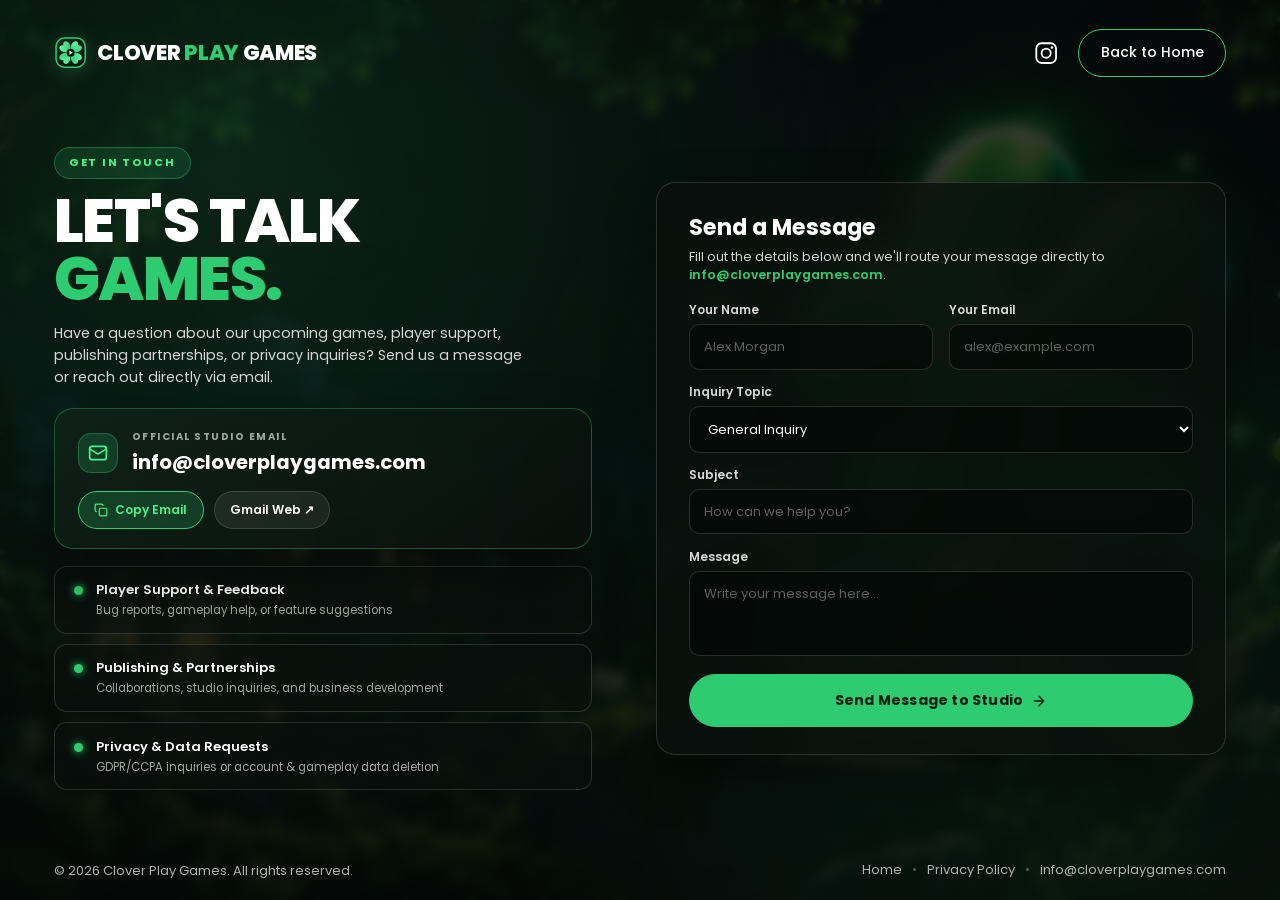
==== commit 16d9f5ce: "feat: finalize Option 6 Studio App-Icon Crest logo and fluid multi-resolution scaling (360px to 4K)" ====
--- a/contact.html
+++ b/contact.html
@@ -45,35 +45,25 @@
       <a href="./" class="logo" aria-label="Clover Play Games home">
         <svg class="logo-icon" width="40" height="40" viewBox="0 0 40 40" fill="none" xmlns="http://www.w3.org/2000/svg">
           <defs>
-            <linearGradient id="cpg-lit" x1="6" y1="4" x2="34" y2="36" gradientUnits="userSpaceOnUse">
-              <stop offset="0%" stop-color="#6BFFAE"/>
+            <linearGradient id="cpg-crest-bg" x1="2" y1="2" x2="38" y2="38" gradientUnits="userSpaceOnUse">
+              <stop offset="0%" stop-color="#0F291A"/>
+              <stop offset="100%" stop-color="#051009"/>
+            </linearGradient>
+            <linearGradient id="cpg-crest-clover" x1="8" y1="8" x2="32" y2="32" gradientUnits="userSpaceOnUse">
+              <stop offset="0%" stop-color="#70FFB0"/>
               <stop offset="55%" stop-color="#2ECC71"/>
-              <stop offset="100%" stop-color="#109848"/>
-            </linearGradient>
-            <linearGradient id="cpg-shade" x1="8" y1="6" x2="32" y2="34" gradientUnits="userSpaceOnUse">
-              <stop offset="0%" stop-color="#3CE882"/>
-              <stop offset="100%" stop-color="#0B7A38"/>
+              <stop offset="100%" stop-color="#0F9947"/>
             </linearGradient>
           </defs>
-          <!-- 4-Leaf 3D Faceted Lucky Clover with Negative-Space Play Center -->
-          <g transform="rotate(45 20 20)">
-            <path d="M20 17.6C13.5 14.2 10.2 8.8 12.2 4.6C13.6 1.6 17.8 1.8 20 4.9V17.6Z" fill="url(#cpg-lit)"/>
-            <path d="M20 17.6C26.5 14.2 29.8 8.8 27.8 4.6C26.4 1.6 22.2 1.8 20 4.9V17.6Z" fill="url(#cpg-shade)"/>
+          <rect x="2.5" y="2.5" width="35" height="35" rx="10" fill="url(#cpg-crest-bg)" stroke="#2ECC71" stroke-width="1.8"/>
+          <g fill="url(#cpg-crest-clover)">
+            <path d="M20 18.8C14.8 15.8 12.2 11.2 13.8 7.4C15 4.7 18.2 4.8 20 7.4C21.8 4.8 25 4.7 26.2 7.4C27.8 11.2 25.2 15.8 20 18.8Z" transform="rotate(45 20 20)"/>
+            <path d="M20 18.8C14.8 15.8 12.2 11.2 13.8 7.4C15 4.7 18.2 4.8 20 7.4C21.8 4.8 25 4.7 26.2 7.4C27.8 11.2 25.2 15.8 20 18.8Z" transform="rotate(135 20 20)"/>
+            <path d="M20 18.8C14.8 15.8 12.2 11.2 13.8 7.4C15 4.7 18.2 4.8 20 7.4C21.8 4.8 25 4.7 26.2 7.4C27.8 11.2 25.2 15.8 20 18.8Z" transform="rotate(225 20 20)"/>
+            <path d="M20 18.8C14.8 15.8 12.2 11.2 13.8 7.4C15 4.7 18.2 4.8 20 7.4C21.8 4.8 25 4.7 26.2 7.4C27.8 11.2 25.2 15.8 20 18.8Z" transform="rotate(315 20 20)"/>
           </g>
-          <g transform="rotate(135 20 20)">
-            <path d="M20 17.6C13.5 14.2 10.2 8.8 12.2 4.6C13.6 1.6 17.8 1.8 20 4.9V17.6Z" fill="url(#cpg-lit)"/>
-            <path d="M20 17.6C26.5 14.2 29.8 8.8 27.8 4.6C26.4 1.6 22.2 1.8 20 4.9V17.6Z" fill="url(#cpg-shade)"/>
-          </g>
-          <g transform="rotate(225 20 20)">
-            <path d="M20 17.6C13.5 14.2 10.2 8.8 12.2 4.6C13.6 1.6 17.8 1.8 20 4.9V17.6Z" fill="url(#cpg-lit)"/>
-            <path d="M20 17.6C26.5 14.2 29.8 8.8 27.8 4.6C26.4 1.6 22.2 1.8 20 4.9V17.6Z" fill="url(#cpg-shade)"/>
-          </g>
-          <g transform="rotate(315 20 20)">
-            <path d="M20 17.6C13.5 14.2 10.2 8.8 12.2 4.6C13.6 1.6 17.8 1.8 20 4.9V17.6Z" fill="url(#cpg-lit)"/>
-            <path d="M20 17.6C26.5 14.2 29.8 8.8 27.8 4.6C26.4 1.6 22.2 1.8 20 4.9V17.6Z" fill="url(#cpg-shade)"/>
-          </g>
-          <circle cx="20" cy="20" r="5.6" fill="#06140C"/>
-          <path d="M18.4 17.1C18.4 16.65 18.9 16.38 19.28 16.62L22.95 18.88C23.32 19.1 23.32 19.64 22.95 19.86L19.28 22.12C18.9 22.36 18.4 22.09 18.4 21.64V17.1Z" transform="translate(0 0.6)" fill="#FFFFFF"/>
+          <circle cx="20" cy="20" r="4.8" fill="#06140C"/>
+          <path d="M18.6 17.5L22.5 20L18.6 22.5V17.5Z" fill="#FFFFFF"/>
         </svg>
         <span class="logo-text">CLOVER <span class="accent">PLAY</span> GAMES</span>
       </a>
--- a/css/styles.css
+++ b/css/styles.css
@@ -1,5 +1,6 @@
 /* ============================================
    CLOVER PLAY GAMES — Official Website Styles
+   Fluid Multi-Resolution Architecture (320px -> 4K)
    ============================================ */
 
 :root {
@@ -10,7 +11,7 @@
   --white: #ffffff;
   --body-gray: #d6d6d6;
   --muted-gray: #9ca8a1;
-  --footer-muted: rgba(255, 255, 255, 0.65);
+  --footer-muted: rgba(255, 255, 255, 0.68);
   --border-muted: rgba(255, 255, 255, 0.14);
   --border-green: rgba(46, 204, 113, 0.35);
   --card-bg: rgba(10, 16, 13, 0.78);
@@ -18,14 +19,16 @@
 
   --font: "Poppins", -apple-system, BlinkMacSystemFont, "Segoe UI", sans-serif;
 
-  --pad-x-desktop: 64px;
-  --pad-x-mobile: 24px;
+  /* Fluid horizontal gutter that adapts from 768px tablets up to 4K monitors */
+  --pad-x-desktop: clamp(28px, 4.2vw, 88px);
+  --pad-x-mobile: clamp(16px, 5vw, 24px);
 }
 
 * { box-sizing: border-box; }
 
 html {
   scroll-behavior: smooth;
+  -webkit-text-size-adjust: 100%;
 }
 
 html, body {
@@ -38,6 +41,7 @@
   color: var(--white);
   font-family: var(--font);
   -webkit-font-smoothing: antialiased;
+  -moz-osx-font-smoothing: grayscale;
 }
 
 a { text-decoration: none; color: inherit; }
@@ -47,42 +51,88 @@
   width: 100%;
   min-height: 100vh;
   min-height: 100dvh;
-  overflow: hidden;
+  overflow-x: hidden;
+  overflow-y: auto;
   display: flex;
   flex-direction: column;
 }
 
-.page.subpage {
-  overflow: visible;
-}
-
-/* Lock Get in Touch page to single viewport (no vertical scroll on desktop) */
-@media (min-width: 981px) {
-  .page.contact-page {
+/* Lock Home & Get in Touch pages to a single non-scrolling viewport on standard desktops */
+@media (min-width: 981px) and (min-height: 640px) {
+  .page {
     height: 100vh;
     height: 100dvh;
     max-height: 100dvh;
     overflow: hidden;
   }
+
+  .page.subpage {
+    height: auto;
+    max-height: none;
+    overflow: visible;
+  }
+
+  .page.subpage.contact-page {
+    height: 100vh;
+    height: 100dvh;
+    max-height: 100dvh;
+    overflow: hidden;
+  }
 }
 
 /* ---------------------------------------------
-   BACKGROUND SCENE
-   Serves the right resolution per screen size /
-   pixel density. Full-bleed — fills the browser
-   window edge to edge at every width.
+   BACKGROUND SCENE — DPI & Aspect-Ratio Aware
+   Serves crisp artwork across 1x/1.25x/1.5x/2x
+   Windows & Retina displays and all aspect ratios.
 --------------------------------------------- */
 .hero-bg {
   position: fixed;
   inset: 0;
   z-index: 0;
   background-repeat: no-repeat;
-  background-position: center;
+  background-position: center center;
   background-size: cover;
   pointer-events: none;
 
-  /* Base (small/standard desktop screens) */
+  /* Base 1x small laptop */
   background-image: url("../images/hero-desktop-1672.jpg");
+}
+
+/* Standard Full-HD / Scaled Windows Laptops (1280px+ or 1.25x DPI) */
+@media (min-width: 1280px),
+       (min-width: 641px) and (-webkit-min-device-pixel-ratio: 1.25),
+       (min-width: 641px) and (min-resolution: 120dpi) {
+  .hero-bg {
+    background-image: url("../images/hero-desktop-2400.jpg");
+  }
+}
+
+/* Large Desktop, QHD, 4K & Retina Desktops (1600px+ or 1.5x+ DPI) */
+@media (min-width: 1600px),
+       (min-width: 1024px) and (-webkit-min-device-pixel-ratio: 1.5),
+       (min-width: 1024px) and (min-resolution: 144dpi) {
+  .hero-bg {
+    background-image: url("../images/hero-desktop-2560.jpg");
+  }
+}
+
+/* Portrait Mobile & Portrait Compact Tablets — Base */
+@media (max-width: 640px),
+       (max-width: 820px) and (orientation: portrait) {
+  .hero-bg {
+    background-image: url("../images/hero-mobile-941.jpg");
+    background-position: center top;
+  }
+}
+
+/* Portrait Mobile & Portrait Tablets — High-DPI / Retina (Crisp 1080x1920) */
+@media (max-width: 640px) and (-webkit-min-device-pixel-ratio: 1.25),
+       (max-width: 640px) and (min-resolution: 120dpi),
+       (max-width: 820px) and (orientation: portrait) and (min-width: 400px) {
+  .hero-bg {
+    background-image: url("../images/hero-mobile-1080.jpg");
+    background-position: center top;
+  }
 }
 
 .subpage-scrim {
@@ -91,45 +141,15 @@
   z-index: 1;
   pointer-events: none;
   background:
-    radial-gradient(circle at 20% 15%, rgba(46, 204, 113, 0.12), transparent 48%),
-    linear-gradient(180deg, rgba(5, 8, 7, 0.80) 0%, rgba(5, 8, 7, 0.92) 100%);
+    radial-gradient(circle at 18% 18%, rgba(46, 204, 113, 0.14), transparent 50%),
+    radial-gradient(circle at 82% 80%, rgba(46, 204, 113, 0.08), transparent 45%),
+    linear-gradient(180deg, rgba(5, 8, 7, 0.78) 0%, rgba(5, 8, 7, 0.90) 100%);
   backdrop-filter: blur(6px);
   -webkit-backdrop-filter: blur(6px);
 }
 
-/* Large desktop monitors */
-@media (min-width: 1700px) {
-  .hero-bg {
-    background-image: url("../images/hero-desktop-2400.jpg");
-  }
-}
-
-/* Very large / 4K-ish desktop monitors */
-@media (min-width: 2300px) {
-  .hero-bg {
-    background-image: url("../images/hero-desktop-2560.jpg");
-  }
-}
-
-/* Mobile — base */
-@media (max-width: 640px) {
-  .hero-bg {
-    background-image: url("../images/hero-mobile-941.jpg");
-    background-position: center top;
-  }
-}
-
-/* Mobile — retina phones */
-@media (max-width: 640px) and (-webkit-min-device-pixel-ratio: 1.5),
-       (max-width: 640px) and (min-resolution: 144dpi) {
-  .hero-bg {
-    background-image: url("../images/hero-mobile-1080.jpg");
-    background-position: center top;
-  }
-}
-
 /* ---------------------------------------------
-   HEADER & BRAND LOGO
+   HEADER & BRAND LOGO (Fluid across all screens)
 --------------------------------------------- */
 .site-header {
   position: relative;
@@ -139,24 +159,24 @@
   display: flex;
   align-items: center;
   justify-content: space-between;
-  padding: 44px var(--pad-x-desktop) 0;
+  padding: clamp(20px, 3.8vh, 44px) var(--pad-x-desktop) 0;
 }
 
 .contact-page .site-header {
-  padding: clamp(20px, 3vh, 34px) var(--pad-x-desktop) 0;
+  padding: clamp(18px, 3.2vh, 38px) var(--pad-x-desktop) 0;
 }
 
 .logo {
   display: flex;
   align-items: center;
-  gap: 12px;
+  gap: clamp(8px, 0.8vw, 14px);
   flex: 0 0 auto;
 }
 
 .logo-icon {
-  width: 42px;
-  height: 42px;
-  flex: 0 0 42px;
+  width: clamp(32px, min(2.6vw, 4.6vh), 46px);
+  height: clamp(32px, min(2.6vw, 4.6vh), 46px);
+  flex: 0 0 auto;
   filter: drop-shadow(0 2px 10px rgba(46, 204, 113, 0.28));
   transition: transform 0.25s cubic-bezier(0.2, 0.85, 0.35, 1), filter 0.25s ease;
 }
@@ -168,7 +188,7 @@
 
 .logo-text {
   font-weight: 800;
-  font-size: 27px;
+  font-size: clamp(18px, min(1.65vw, 3vh), 30px);
   line-height: 1;
   letter-spacing: -0.3px;
   white-space: nowrap;
@@ -179,25 +199,27 @@
 .header-actions {
   display: flex;
   align-items: center;
-  gap: 16px;
+  gap: clamp(10px, 1vw, 18px);
   flex: 0 0 auto;
 }
 
 .icon-btn {
-  width: 48px;
-  height: 48px;
+  width: clamp(38px, min(2.8vw, 4.8vh), 48px);
+  height: clamp(38px, min(2.8vw, 4.8vh), 48px);
   color: var(--white);
   display: flex;
   align-items: center;
   justify-content: center;
-  flex: 0 0 48px;
+  flex: 0 0 auto;
   transition: transform 0.18s ease, color 0.2s ease;
 }
 
-.icon-btn svg { width: 32px; height: 32px; }
+.icon-btn svg {
+  width: clamp(24px, min(1.9vw, 3.3vh), 32px);
+  height: clamp(24px, min(1.9vw, 3.3vh), 32px);
+}
 
 .icon-btn:hover { color: var(--green); }
-
 .icon-btn:active { transform: scale(0.9); }
 
 .icon-btn.is-pressed {
@@ -215,10 +237,10 @@
   align-items: center;
   justify-content: center;
   gap: 8px;
-  padding: 17px 32px;
+  padding: clamp(12px, 1.8vh, 17px) clamp(24px, 2vw, 34px);
   border-radius: 999px;
   font-family: var(--font);
-  font-size: 15px;
+  font-size: clamp(13px, min(0.95vw, 1.7vh), 16px);
   font-weight: 600;
   letter-spacing: 2px;
   text-transform: uppercase;
@@ -259,9 +281,9 @@
 .header-actions .pill-btn {
   text-transform: none;
   letter-spacing: 0;
-  font-size: 17px;
+  font-size: clamp(14px, min(1.05vw, 1.85vh), 18px);
   font-weight: 500;
-  padding: 14px 28px;
+  padding: clamp(10px, 1.4vh, 14px) clamp(20px, 1.7vw, 28px);
 }
 
 .pill-btn.outline:hover {
@@ -278,16 +300,16 @@
   flex: 1;
   display: flex;
   flex-direction: column;
-  justify-content: flex-start;
-  padding: clamp(108px, 16vh, 150px) var(--pad-x-desktop) 40px;
+  justify-content: center;
+  padding: clamp(24px, 6vh, 100px) var(--pad-x-desktop) clamp(20px, 4vh, 48px);
 }
 
 .headline {
   margin: 0;
   font-weight: 800;
-  font-size: clamp(84px, 6.58vw, 112px);
+  font-size: clamp(54px, min(6.58vw, 11.5vh), 132px);
   line-height: 0.92;
-  letter-spacing: -2px;
+  letter-spacing: -0.02em;
 }
 
 .headline > span {
@@ -299,18 +321,18 @@
 .text-green { color: var(--green); font-weight: 600; }
 
 .subtext {
-  margin: 30px 0 0;
-  font-size: 23px;
+  margin: clamp(16px, 2.8vh, 30px) 0 0;
+  font-size: clamp(17px, min(1.38vw, 2.4vh), 25px);
   font-weight: 400;
   line-height: 1.45;
   color: var(--body-gray);
-  max-width: 460px;
+  max-width: clamp(320px, 32vw, 520px);
 }
 
 .coming-soon {
   position: relative;
   overflow: hidden;
-  margin-top: 40px;
+  margin-top: clamp(20px, 3.6vh, 40px);
   width: fit-content;
   gap: 11px;
   border: 1.5px solid var(--green-glow);
@@ -386,9 +408,9 @@
 
 .loading-progress {
   position: relative;
-  width: 176px;
-  height: 13px;
-  margin-top: 26px;
+  width: clamp(150px, 11vw, 200px);
+  height: clamp(11px, 1.3vh, 14px);
+  margin-top: clamp(16px, 2.4vh, 26px);
   overflow: hidden;
   border-radius: 999px;
   background: rgba(255, 255, 255, 0.86);
@@ -450,59 +472,60 @@
 
 /* ---------------------------------------------
    SUBPAGES SHARED LAYOUT (Contact & Privacy)
+   Aligned horizontally with Header & Footer!
 --------------------------------------------- */
 .subpage-main {
   position: relative;
   z-index: 2;
   flex: 1;
   width: 100%;
-  max-width: 1280px;
-  margin: 0 auto;
-  padding: 56px var(--pad-x-desktop) 72px;
-}
-
+  padding: clamp(28px, 4.5vh, 56px) var(--pad-x-desktop) clamp(36px, 5vh, 72px);
+}
+
+/* Contact page spans full header-to-footer width with fluid viewport scaling */
 .contact-page .subpage-main {
   min-height: 0;
   display: flex;
   align-items: center;
-  padding: clamp(10px, 2vh, 24px) var(--pad-x-desktop);
+  justify-content: center;
+  padding: clamp(12px, 2.2vh, 32px) var(--pad-x-desktop);
 }
 
 .section-badge {
   display: inline-flex;
   align-items: center;
-  padding: 5px 13px;
+  padding: clamp(5px, 0.7vh, 8px) clamp(12px, 1.1vw, 18px);
   border-radius: 999px;
-  font-size: 11px;
+  font-size: clamp(11px, min(0.8vw, 1.4vh), 13px);
   font-weight: 700;
   letter-spacing: 1.8px;
   text-transform: uppercase;
   color: var(--green-glow);
   background: rgba(46, 204, 113, 0.14);
   border: 1px solid var(--border-green);
-  margin-bottom: 12px;
+  margin-bottom: clamp(10px, 1.5vh, 18px);
 }
 
 .subpage-title {
   margin: 0;
   font-weight: 800;
-  font-size: clamp(36px, 4.2vw, 58px);
-  line-height: 0.96;
-  letter-spacing: -1.5px;
+  font-size: clamp(38px, min(4.8vw, 7.2vh), 76px);
+  line-height: 0.95;
+  letter-spacing: -0.025em;
 }
 
 .subpage-lead {
-  margin: 12px 0 18px;
-  font-size: clamp(14px, 1.05vw, 16px);
-  line-height: 1.5;
+  margin: clamp(10px, 1.6vh, 20px) 0 clamp(14px, 2.2vh, 26px);
+  font-size: clamp(14px, min(1.12vw, 1.9vh), 19px);
+  line-height: 1.52;
   color: var(--body-gray);
-  max-width: 520px;
+  max-width: clamp(420px, 38vw, 640px);
 }
 
 .glass-card {
   background: var(--card-bg);
   border: 1px solid var(--border-muted);
-  border-radius: 20px;
+  border-radius: clamp(18px, 1.5vw, 26px);
   backdrop-filter: blur(16px);
   -webkit-backdrop-filter: blur(16px);
   box-shadow: 0 20px 50px rgba(0, 0, 0, 0.45);
@@ -510,44 +533,45 @@
 
 /* ---------------------------------------------
    GET IN TOUCH PAGE (contact.html)
+   Proportional scaling from 768p laptops to 4K
 --------------------------------------------- */
 .contact-grid {
   width: 100%;
   display: grid;
-  grid-template-columns: 1fr 1.08fr;
-  gap: clamp(28px, 3.5vw, 48px);
+  grid-template-columns: minmax(340px, 1fr) minmax(380px, 1.06fr);
+  gap: clamp(32px, 5vw, 96px);
   align-items: center;
 }
 
 .email-spotlight-card {
-  padding: 16px 20px;
+  padding: clamp(15px, 2.2vh, 26px) clamp(18px, 1.8vw, 28px);
   border-color: var(--border-green);
   background: linear-gradient(145deg, rgba(16, 34, 24, 0.88), rgba(9, 15, 12, 0.88));
-  margin-bottom: 14px;
+  margin-bottom: clamp(12px, 1.8vh, 22px);
 }
 
 .email-card-header {
   display: flex;
   align-items: center;
-  gap: 14px;
+  gap: clamp(12px, 1.1vw, 18px);
 }
 
 .email-icon-badge {
-  width: 42px;
-  height: 42px;
-  border-radius: 12px;
+  width: clamp(40px, min(3vw, 5vh), 52px);
+  height: clamp(40px, min(3vw, 5vh), 52px);
+  border-radius: 13px;
   background: rgba(46, 204, 113, 0.18);
   border: 1px solid var(--border-green);
   color: var(--green-glow);
   display: flex;
   align-items: center;
   justify-content: center;
-  flex: 0 0 42px;
+  flex: 0 0 auto;
 }
 
 .card-eyebrow {
   display: block;
-  font-size: 10px;
+  font-size: clamp(10px, min(0.72vw, 1.25vh), 12px);
   font-weight: 700;
   letter-spacing: 1.5px;
   color: var(--muted-gray);
@@ -555,7 +579,7 @@
 }
 
 .email-address-link {
-  font-size: clamp(16px, 1.55vw, 20px);
+  font-size: clamp(16px, min(1.55vw, 2.6vh), 24px);
   font-weight: 700;
   color: var(--white);
   word-break: break-all;
@@ -569,18 +593,18 @@
 .email-quick-actions {
   display: flex;
   flex-wrap: wrap;
-  gap: 10px;
-  margin-top: 12px;
+  gap: clamp(8px, 0.8vw, 12px);
+  margin-top: clamp(10px, 1.5vh, 18px);
 }
 
 .action-chip {
   display: inline-flex;
   align-items: center;
   gap: 7px;
-  padding: 7px 14px;
+  padding: clamp(7px, 1vh, 11px) clamp(14px, 1.2vw, 20px);
   border-radius: 999px;
   font-family: var(--font);
-  font-size: 12px;
+  font-size: clamp(12px, min(0.88vw, 1.5vh), 15px);
   font-weight: 600;
   color: var(--white);
   background: rgba(255, 255, 255, 0.07);
@@ -610,7 +634,7 @@
 .topic-cards-list {
   display: flex;
   flex-direction: column;
-  gap: 8px;
+  gap: clamp(8px, 1.15vh, 14px);
 }
 
 .topic-item-btn {
@@ -618,9 +642,9 @@
   text-align: left;
   display: flex;
   align-items: flex-start;
-  gap: 12px;
-  padding: 11px 16px;
-  border-radius: 14px;
+  gap: clamp(11px, 1vw, 16px);
+  padding: clamp(10px, 1.5vh, 18px) clamp(15px, 1.5vw, 22px);
+  border-radius: clamp(12px, 1vw, 16px);
   font-family: var(--font);
   color: var(--white);
   background: rgba(10, 16, 13, 0.65);
@@ -641,37 +665,37 @@
   height: 9px;
   border-radius: 50%;
   background: var(--green);
-  margin-top: 5px;
+  margin-top: 6px;
   flex: 0 0 9px;
   box-shadow: 0 0 8px var(--green);
 }
 
 .topic-item-btn strong {
   display: block;
-  font-size: 14px;
+  font-size: clamp(13px, min(1vw, 1.7vh), 17px);
   font-weight: 600;
-  margin-bottom: 1px;
+  margin-bottom: 2px;
 }
 
 .topic-item-btn span {
   display: block;
-  font-size: 12px;
+  font-size: clamp(11.5px, min(0.85vw, 1.45vh), 14px);
   color: var(--muted-gray);
 }
 
 .form-card {
-  padding: clamp(20px, 2.6vh, 28px) clamp(22px, 2.5vw, 32px);
+  padding: clamp(20px, 3vh, 38px) clamp(22px, 2.5vw, 42px);
 }
 
 .form-card-title {
   margin: 0 0 4px;
-  font-size: 22px;
+  font-size: clamp(21px, min(1.75vw, 2.8vh), 30px);
   font-weight: 700;
 }
 
 .form-card-subtitle {
-  margin: 0 0 16px;
-  font-size: 13px;
+  margin: 0 0 clamp(12px, 1.9vh, 22px);
+  font-size: clamp(12.5px, min(0.92vw, 1.55vh), 15.5px);
   color: var(--body-gray);
   line-height: 1.45;
 }
@@ -679,23 +703,23 @@
 .studio-form {
   display: flex;
   flex-direction: column;
-  gap: 12px;
+  gap: clamp(10px, 1.45vh, 18px);
 }
 
 .form-row-two {
   display: grid;
   grid-template-columns: 1fr 1fr;
-  gap: 14px;
+  gap: clamp(12px, 1.2vw, 18px);
 }
 
 .form-group {
   display: flex;
   flex-direction: column;
-  gap: 5px;
+  gap: clamp(4px, 0.6vh, 7px);
 }
 
 .form-group label {
-  font-size: 12px;
+  font-size: clamp(12px, min(0.86vw, 1.45vh), 14px);
   font-weight: 600;
   color: var(--body-gray);
 }
@@ -704,13 +728,13 @@
 .form-group select,
 .form-group textarea {
   width: 100%;
-  padding: 10px 14px;
-  border-radius: 10px;
+  padding: clamp(9px, 1.3vh, 14px) clamp(13px, 1.1vw, 18px);
+  border-radius: clamp(10px, 0.8vw, 13px);
   border: 1px solid var(--border-muted);
   background: rgba(5, 9, 7, 0.78);
   color: var(--white);
   font-family: var(--font);
-  font-size: 13px;
+  font-size: clamp(13px, min(0.92vw, 1.55vh), 15.5px);
   outline: none;
   transition: border-color 0.2s ease, box-shadow 0.2s ease;
 }
@@ -734,22 +758,23 @@
 
 .form-group textarea {
   resize: none;
-  min-height: 74px;
-  max-height: 88px;
+  min-height: clamp(64px, 9.2vh, 112px);
+  max-height: clamp(72px, 11vh, 128px);
 }
 
 .submit-btn {
   width: 100%;
-  padding: 13px 24px;
-  margin-top: 2px;
-  font-size: 15px;
+  padding: clamp(12px, 1.7vh, 17px) 26px;
+  margin-top: clamp(2px, 0.5vh, 6px);
+  font-size: clamp(14px, min(1.02vw, 1.7vh), 17px);
 }
 
 /* ---------------------------------------------
    PRIVACY POLICY PAGE (privacy-policy.html)
 --------------------------------------------- */
 .legal-container {
-  max-width: 1040px;
+  max-width: min(1180px, 100%);
+  margin: 0 auto;
 }
 
 .legal-header {
@@ -762,7 +787,7 @@
   flex-wrap: wrap;
   align-items: center;
   gap: 10px;
-  font-size: 14px;
+  font-size: clamp(13px, 0.95vw, 15px);
   color: var(--body-gray);
 }
 
@@ -792,7 +817,7 @@
 }
 
 .legal-card {
-  padding: 42px 48px;
+  padding: clamp(24px, 3.2vw, 48px);
 }
 
 .legal-section {
@@ -809,21 +834,21 @@
 
 .legal-section h2 {
   margin: 0 0 14px;
-  font-size: 22px;
+  font-size: clamp(19px, 1.45vw, 24px);
   font-weight: 700;
   color: var(--white);
 }
 
 .legal-section h3 {
   margin: 20px 0 10px;
-  font-size: 16px;
+  font-size: clamp(15px, 1.1vw, 17px);
   font-weight: 600;
   color: var(--green-glow);
 }
 
 .legal-section p,
 .legal-section li {
-  font-size: 15px;
+  font-size: clamp(14px, 0.98vw, 16px);
   line-height: 1.72;
   color: var(--body-gray);
 }
@@ -866,7 +891,7 @@
 }
 
 .highlight-legal-box {
-  padding: 24px 28px;
+  padding: clamp(18px, 2vw, 28px);
   border-radius: 16px;
   background: rgba(20, 44, 30, 0.48);
   border: 1px solid var(--border-green);
@@ -874,7 +899,7 @@
 
 .legal-contact-box {
   margin-top: 18px;
-  padding: 22px 26px;
+  padding: clamp(18px, 2vw, 26px);
   border-radius: 16px;
   background: var(--card-bg-elevated);
   border: 1px solid var(--border-green);
@@ -909,17 +934,18 @@
 .site-footer {
   position: relative;
   z-index: 2;
+  flex: 0 0 auto;
   display: flex;
   align-items: flex-end;
   justify-content: space-between;
   gap: 20px;
-  padding: 0 var(--pad-x-desktop) 36px;
-  font-size: 15px;
+  padding: 0 var(--pad-x-desktop) clamp(18px, 3.2vh, 36px);
+  font-size: clamp(13px, min(0.92vw, 1.6vh), 16px);
   color: var(--footer-muted);
 }
 
 .contact-page .site-footer {
-  padding: 0 var(--pad-x-desktop) clamp(14px, 2.2vh, 24px);
+  padding: 0 var(--pad-x-desktop) clamp(14px, 2.2vh, 28px);
 }
 
 .site-footer p { margin: 0; line-height: 1.5; }
@@ -947,57 +973,74 @@
 .br-mobile { display: none; }
 
 /* ---------------------------------------------
-   TABLET & MOBILE BREAKPOINTS
+   TABLET BREAKPOINT (≤ 980px)
 --------------------------------------------- */
 @media (max-width: 980px) {
   .contact-grid {
     grid-template-columns: 1fr;
     gap: 28px;
   }
-}
-
+
+  .subpage-lead {
+    max-width: 100%;
+  }
+
+  .form-group textarea {
+    resize: vertical;
+    min-height: 96px;
+    max-height: none;
+  }
+}
+
+/* ---------------------------------------------
+   MOBILE BREAKPOINT (≤ 640px)
+--------------------------------------------- */
 @media (max-width: 640px) {
   .site-header,
   .contact-page .site-header {
-    padding: 24px var(--pad-x-mobile) 0;
+    padding: 20px var(--pad-x-mobile) 0;
   }
 
   .logo { gap: 8px; }
-  .logo-text { font-size: 14px; letter-spacing: -0.2px; }
+  .logo-text { font-size: clamp(13px, 4vw, 16px); letter-spacing: -0.2px; }
   .logo-icon { width: 28px; height: 28px; flex-basis: 28px; }
 
-  .header-actions { gap: 8px; }
+  .header-actions { gap: 6px; }
   .icon-btn { width: 32px; height: 32px; flex-basis: 32px; }
   .icon-btn svg { width: 22px; height: 22px; }
-  .header-actions .pill-btn { padding: 8px 14px; font-size: 12px; }
+  .header-actions .pill-btn { padding: 8px 13px; font-size: 12px; }
 
   .hero {
-    padding: 46px var(--pad-x-mobile) 0;
+    padding: clamp(28px, 6vh, 46px) var(--pad-x-mobile) 24px;
     max-width: none;
-    flex: none;
+    flex: 1;
     justify-content: flex-start;
   }
 
   .headline {
-    font-size: clamp(44px, 13vw, 64px);
+    font-size: clamp(42px, 12.8vw, 62px);
     letter-spacing: -1px;
-    line-height: 0.95;
+    line-height: 0.94;
   }
 
   .subtext {
-    font-size: 17px;
-    margin-top: 18px;
-    max-width: 320px;
+    font-size: clamp(15px, 4.4vw, 18px);
+    margin-top: 16px;
+    max-width: 310px;
   }
 
   .br-desktop { display: none; }
 
-  .coming-soon { margin-top: 24px; padding: 16px 30px; font-size: 13px; }
-  .loading-progress { margin-top: 20px; }
+  .coming-soon { margin-top: 22px; padding: 14px 26px; font-size: 13px; }
+  .loading-progress { margin-top: 18px; width: 156px; height: 12px; }
 
   .subpage-main,
   .contact-page .subpage-main {
-    padding: 28px var(--pad-x-mobile) 40px;
+    padding: 24px var(--pad-x-mobile) 36px;
+  }
+
+  .subpage-title {
+    font-size: clamp(32px, 10vw, 44px);
   }
 
   .form-card {
@@ -1006,22 +1049,23 @@
 
   .form-row-two {
     grid-template-columns: 1fr;
+    gap: 12px;
   }
 
   .legal-card {
-    padding: 24px 20px;
+    padding: 22px 18px;
   }
 
   .highlight-legal-box {
-    padding: 18px;
+    padding: 16px;
   }
 
   .site-footer,
   .contact-page .site-footer {
     flex-direction: column;
     align-items: flex-start;
-    gap: 10px;
-    padding: 0 var(--pad-x-mobile) 24px;
+    gap: 8px;
+    padding: 0 var(--pad-x-mobile) 22px;
     font-size: 12px;
     margin-top: auto;
   }
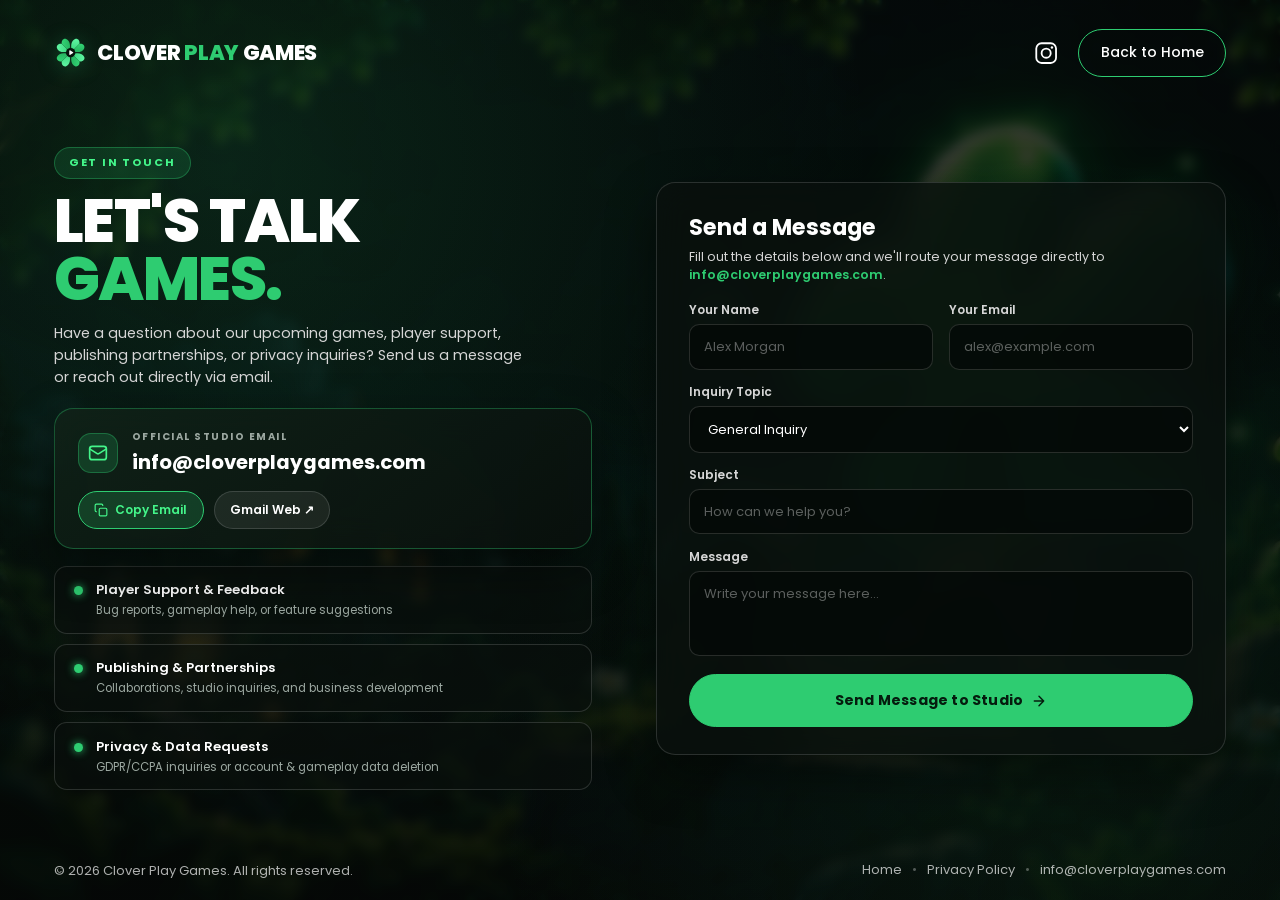
==== commit 2df4e67f: "feat: remove outer crest outline and finalize Option 1 (3D Play Core) clover logo" ====
--- a/contact.html
+++ b/contact.html
@@ -45,25 +45,34 @@
       <a href="./" class="logo" aria-label="Clover Play Games home">
         <svg class="logo-icon" width="40" height="40" viewBox="0 0 40 40" fill="none" xmlns="http://www.w3.org/2000/svg">
           <defs>
-            <linearGradient id="cpg-crest-bg" x1="2" y1="2" x2="38" y2="38" gradientUnits="userSpaceOnUse">
-              <stop offset="0%" stop-color="#0F291A"/>
-              <stop offset="100%" stop-color="#051009"/>
+            <linearGradient id="cpg-lit" x1="6" y1="4" x2="34" y2="36" gradientUnits="userSpaceOnUse">
+              <stop offset="0%" stop-color="#6BFFAE"/>
+              <stop offset="55%" stop-color="#2ECC71"/>
+              <stop offset="100%" stop-color="#109848"/>
             </linearGradient>
-            <linearGradient id="cpg-crest-clover" x1="8" y1="8" x2="32" y2="32" gradientUnits="userSpaceOnUse">
-              <stop offset="0%" stop-color="#70FFB0"/>
-              <stop offset="55%" stop-color="#2ECC71"/>
-              <stop offset="100%" stop-color="#0F9947"/>
+            <linearGradient id="cpg-shade" x1="8" y1="6" x2="32" y2="34" gradientUnits="userSpaceOnUse">
+              <stop offset="0%" stop-color="#3CE882"/>
+              <stop offset="100%" stop-color="#0B7A38"/>
             </linearGradient>
           </defs>
-          <rect x="2.5" y="2.5" width="35" height="35" rx="10" fill="url(#cpg-crest-bg)" stroke="#2ECC71" stroke-width="1.8"/>
-          <g fill="url(#cpg-crest-clover)">
-            <path d="M20 18.8C14.8 15.8 12.2 11.2 13.8 7.4C15 4.7 18.2 4.8 20 7.4C21.8 4.8 25 4.7 26.2 7.4C27.8 11.2 25.2 15.8 20 18.8Z" transform="rotate(45 20 20)"/>
-            <path d="M20 18.8C14.8 15.8 12.2 11.2 13.8 7.4C15 4.7 18.2 4.8 20 7.4C21.8 4.8 25 4.7 26.2 7.4C27.8 11.2 25.2 15.8 20 18.8Z" transform="rotate(135 20 20)"/>
-            <path d="M20 18.8C14.8 15.8 12.2 11.2 13.8 7.4C15 4.7 18.2 4.8 20 7.4C21.8 4.8 25 4.7 26.2 7.4C27.8 11.2 25.2 15.8 20 18.8Z" transform="rotate(225 20 20)"/>
-            <path d="M20 18.8C14.8 15.8 12.2 11.2 13.8 7.4C15 4.7 18.2 4.8 20 7.4C21.8 4.8 25 4.7 26.2 7.4C27.8 11.2 25.2 15.8 20 18.8Z" transform="rotate(315 20 20)"/>
+          <g transform="rotate(45 20 20)">
+            <path d="M20 17.6C13.5 14.2 10.2 8.8 12.2 4.6C13.6 1.6 17.8 1.8 20 4.9V17.6Z" fill="url(#cpg-lit)"/>
+            <path d="M20 17.6C26.5 14.2 29.8 8.8 27.8 4.6C26.4 1.6 22.2 1.8 20 4.9V17.6Z" fill="url(#cpg-shade)"/>
           </g>
-          <circle cx="20" cy="20" r="4.8" fill="#06140C"/>
-          <path d="M18.6 17.5L22.5 20L18.6 22.5V17.5Z" fill="#FFFFFF"/>
+          <g transform="rotate(135 20 20)">
+            <path d="M20 17.6C13.5 14.2 10.2 8.8 12.2 4.6C13.6 1.6 17.8 1.8 20 4.9V17.6Z" fill="url(#cpg-lit)"/>
+            <path d="M20 17.6C26.5 14.2 29.8 8.8 27.8 4.6C26.4 1.6 22.2 1.8 20 4.9V17.6Z" fill="url(#cpg-shade)"/>
+          </g>
+          <g transform="rotate(225 20 20)">
+            <path d="M20 17.6C13.5 14.2 10.2 8.8 12.2 4.6C13.6 1.6 17.8 1.8 20 4.9V17.6Z" fill="url(#cpg-lit)"/>
+            <path d="M20 17.6C26.5 14.2 29.8 8.8 27.8 4.6C26.4 1.6 22.2 1.8 20 4.9V17.6Z" fill="url(#cpg-shade)"/>
+          </g>
+          <g transform="rotate(315 20 20)">
+            <path d="M20 17.6C13.5 14.2 10.2 8.8 12.2 4.6C13.6 1.6 17.8 1.8 20 4.9V17.6Z" fill="url(#cpg-lit)"/>
+            <path d="M20 17.6C26.5 14.2 29.8 8.8 27.8 4.6C26.4 1.6 22.2 1.8 20 4.9V17.6Z" fill="url(#cpg-shade)"/>
+          </g>
+          <circle cx="20" cy="20" r="5.6" fill="#06140C"/>
+          <path d="M18.4 17.1C18.4 16.65 18.9 16.38 19.28 16.62L22.95 18.88C23.32 19.1 23.32 19.64 22.95 19.86L19.28 22.12C18.9 22.36 18.4 22.09 18.4 21.64V17.1Z" transform="translate(0 0.6)" fill="#FFFFFF"/>
         </svg>
         <span class="logo-text">CLOVER <span class="accent">PLAY</span> GAMES</span>
       </a>
